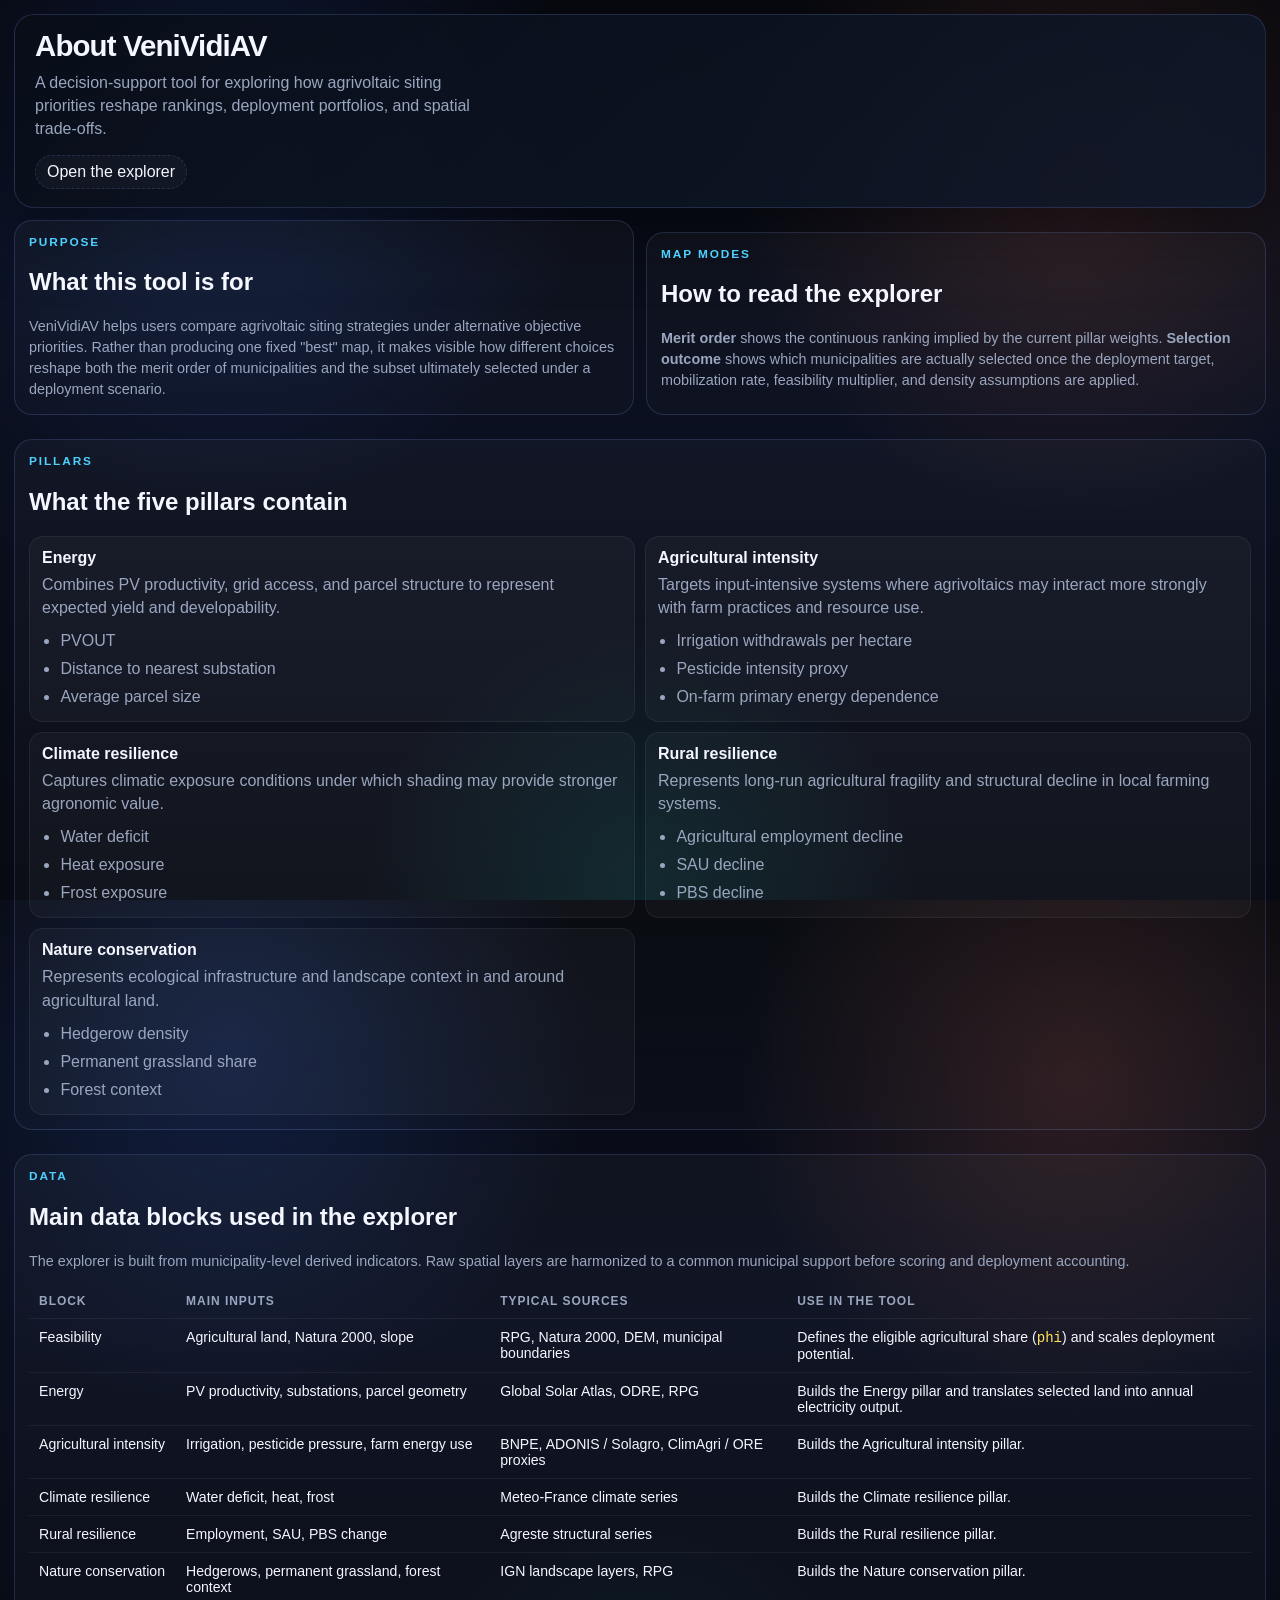
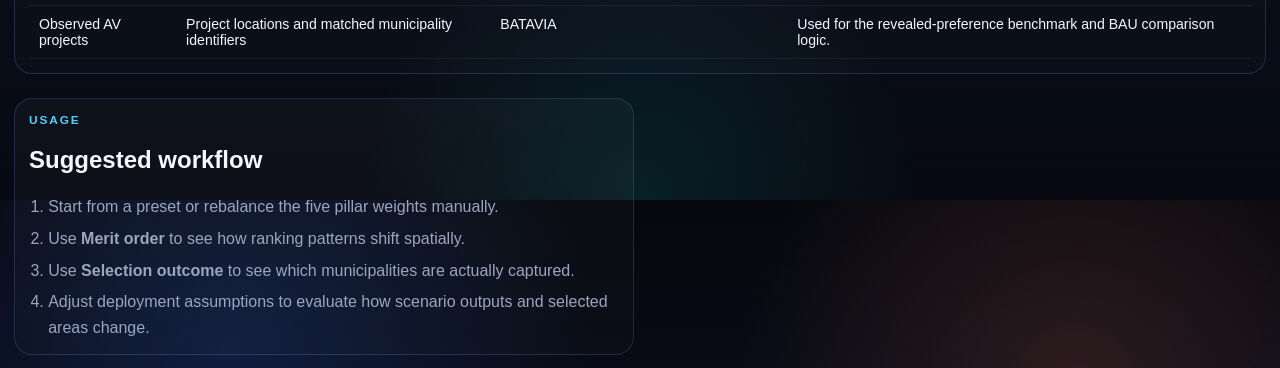
==== about.html @ 98cce899 "Expand about page data and pillar details" ====
<!doctype html>
<html lang="en">
  <head>
    <meta charset="utf-8" />
    <meta name="viewport" content="width=device-width, initial-scale=1" />
    <meta http-equiv="Cache-Control" content="no-cache, no-store, must-revalidate" />
    <meta http-equiv="Pragma" content="no-cache" />
    <meta http-equiv="Expires" content="0" />
    <title>VeniVidiAV - About</title>
    <link rel="stylesheet" href="./style.css?v=__APP_VERSION__" />
  </head>
  <body>
    <div class="app-shell">
      <header class="hero">
        <div class="hero__copy">
          <h1>About VeniVidiAV</h1>
          <p class="hero__lede">
            A decision-support tool for exploring how agrivoltaic siting priorities reshape rankings,
            deployment portfolios, and spatial trade-offs.
          </p>
          <div class="hero__toolbar">
            <a class="hero__link" href="./index.html">Open the explorer</a>
          </div>
        </div>
      </header>

      <main class="info-page">
        <section class="panel-section">
          <p class="section-kicker">Purpose</p>
          <h2>What this tool is for</h2>
          <p class="section-text">
            VeniVidiAV helps users compare agrivoltaic siting strategies under alternative objective priorities.
            Rather than producing one fixed "best" map, it makes visible how different choices reshape both the
            merit order of municipalities and the subset ultimately selected under a deployment scenario.
          </p>
        </section>

        <section class="panel-section">
          <p class="section-kicker">Map modes</p>
          <h2>How to read the explorer</h2>
          <p class="section-text">
            <strong>Merit order</strong> shows the continuous ranking implied by the current pillar weights.
            <strong>Selection outcome</strong> shows which municipalities are actually selected once the deployment target,
            mobilization rate, feasibility multiplier, and density assumptions are applied.
          </p>
        </section>

        <section class="panel-section panel-section--wide">
          <p class="section-kicker">Pillars</p>
          <h2>What the five pillars contain</h2>
          <div class="info-pillars">
            <div class="info-pillar">
              <strong>Energy</strong>
              <span>Combines PV productivity, grid access, and parcel structure to represent expected yield and developability.</span>
              <ul class="info-sublist">
                <li>PVOUT</li>
                <li>Distance to nearest substation</li>
                <li>Average parcel size</li>
              </ul>
            </div>
            <div class="info-pillar">
              <strong>Agricultural intensity</strong>
              <span>Targets input-intensive systems where agrivoltaics may interact more strongly with farm practices and resource use.</span>
              <ul class="info-sublist">
                <li>Irrigation withdrawals per hectare</li>
                <li>Pesticide intensity proxy</li>
                <li>On-farm primary energy dependence</li>
              </ul>
            </div>
            <div class="info-pillar">
              <strong>Climate resilience</strong>
              <span>Captures climatic exposure conditions under which shading may provide stronger agronomic value.</span>
              <ul class="info-sublist">
                <li>Water deficit</li>
                <li>Heat exposure</li>
                <li>Frost exposure</li>
              </ul>
            </div>
            <div class="info-pillar">
              <strong>Rural resilience</strong>
              <span>Represents long-run agricultural fragility and structural decline in local farming systems.</span>
              <ul class="info-sublist">
                <li>Agricultural employment decline</li>
                <li>SAU decline</li>
                <li>PBS decline</li>
              </ul>
            </div>
            <div class="info-pillar">
              <strong>Nature conservation</strong>
              <span>Represents ecological infrastructure and landscape context in and around agricultural land.</span>
              <ul class="info-sublist">
                <li>Hedgerow density</li>
                <li>Permanent grassland share</li>
                <li>Forest context</li>
              </ul>
            </div>
          </div>
        </section>

        <section class="panel-section panel-section--wide">
          <p class="section-kicker">Data</p>
          <h2>Main data blocks used in the explorer</h2>
          <p class="section-text">
            The explorer is built from municipality-level derived indicators. Raw spatial layers are harmonized
            to a common municipal support before scoring and deployment accounting.
          </p>
          <div class="info-table-wrap">
            <table class="info-table">
              <thead>
                <tr>
                  <th>Block</th>
                  <th>Main inputs</th>
                  <th>Typical sources</th>
                  <th>Use in the tool</th>
                </tr>
              </thead>
              <tbody>
                <tr>
                  <td>Feasibility</td>
                  <td>Agricultural land, Natura 2000, slope</td>
                  <td>RPG, Natura 2000, DEM, municipal boundaries</td>
                  <td>Defines the eligible agricultural share (<code>phi</code>) and scales deployment potential.</td>
                </tr>
                <tr>
                  <td>Energy</td>
                  <td>PV productivity, substations, parcel geometry</td>
                  <td>Global Solar Atlas, ODRE, RPG</td>
                  <td>Builds the Energy pillar and translates selected land into annual electricity output.</td>
                </tr>
                <tr>
                  <td>Agricultural intensity</td>
                  <td>Irrigation, pesticide pressure, farm energy use</td>
                  <td>BNPE, ADONIS / Solagro, ClimAgri / ORE proxies</td>
                  <td>Builds the Agricultural intensity pillar.</td>
                </tr>
                <tr>
                  <td>Climate resilience</td>
                  <td>Water deficit, heat, frost</td>
                  <td>Meteo-France climate series</td>
                  <td>Builds the Climate resilience pillar.</td>
                </tr>
                <tr>
                  <td>Rural resilience</td>
                  <td>Employment, SAU, PBS change</td>
                  <td>Agreste structural series</td>
                  <td>Builds the Rural resilience pillar.</td>
                </tr>
                <tr>
                  <td>Nature conservation</td>
                  <td>Hedgerows, permanent grassland, forest context</td>
                  <td>IGN landscape layers, RPG</td>
                  <td>Builds the Nature conservation pillar.</td>
                </tr>
                <tr>
                  <td>Observed AV projects</td>
                  <td>Project locations and matched municipality identifiers</td>
                  <td>BATAVIA</td>
                  <td>Used for the revealed-preference benchmark and BAU comparison logic.</td>
                </tr>
              </tbody>
            </table>
          </div>
        </section>

        <section class="panel-section">
          <p class="section-kicker">Usage</p>
          <h2>Suggested workflow</h2>
          <ol class="info-list">
            <li>Start from a preset or rebalance the five pillar weights manually.</li>
            <li>Use <strong>Merit order</strong> to see how ranking patterns shift spatially.</li>
            <li>Use <strong>Selection outcome</strong> to see which municipalities are actually captured.</li>
            <li>Adjust deployment assumptions to evaluate how scenario outputs and selected areas change.</li>
          </ol>
        </section>
      </main>
    </div>
  </body>
</html>
---- style.css ----
﻿:root {
  --bg: #06080e;
  --bg-soft: #0d1220;
  --panel: rgba(10, 16, 27, 0.88);
  --panel-strong: rgba(9, 14, 24, 0.96);
  --line: rgba(132, 162, 255, 0.18);
  --line-strong: rgba(132, 162, 255, 0.3);
  --ink: #f5f7ff;
  --muted: #9aa6bf;
  --accent: #4fd1ff;
  --accent-2: #ff7a59;
  --accent-3: #ffe45e;
  --good-0: #09101b;
  --good-1: #17345f;
  --good-2: #146b8f;
  --good-3: #10b8b7;
  --good-4: #a5f04b;
  --good-5: #fff27a;
  --shadow: 0 24px 70px rgba(0, 0, 0, 0.45);
}

* { box-sizing: border-box; }
html, body { height: 100%; }
body {
  margin: 0;
  color: var(--ink);
  font-family: "Aptos", "Segoe UI", "Helvetica Neue", Arial, sans-serif;
  overflow-y: auto;
  overflow-x: hidden;
  background:
    radial-gradient(circle at 18% 16%, rgba(57, 115, 255, 0.18), transparent 28%),
    radial-gradient(circle at 84% 20%, rgba(255, 122, 89, 0.15), transparent 26%),
    radial-gradient(circle at 50% 100%, rgba(16, 184, 183, 0.12), transparent 25%),
    linear-gradient(180deg, #06080e 0%, #0b1020 48%, #070a12 100%);
}

button, input, table { font: inherit; }
code { color: var(--accent-3); }

.app-shell {
  min-height: 100%;
  padding: 14px;
}

.hero {
  display: flex;
  justify-content: flex-start;
  gap: 18px;
  align-items: flex-start;
  padding: 16px 20px 18px;
  margin-bottom: 12px;
  border: 1px solid var(--line);
  border-radius: 20px;
  background: linear-gradient(135deg, rgba(9, 14, 24, 0.94), rgba(15, 25, 43, 0.84));
  box-shadow: var(--shadow);
}

.hero__copy { max-width: 920px; }
.section-kicker {
  margin: 0 0 8px;
  color: var(--accent);
  text-transform: uppercase;
  letter-spacing: 0.16em;
  font-size: 0.74rem;
  font-weight: 700;
}
.hero h1,
.map-overlay h2,
.panel h2 {
  margin: 0;
  font-weight: 700;
  letter-spacing: -0.03em;
}
.hero h1 {
  font-size: clamp(1.5rem, 2.3vw, 2.5rem);
  line-height: 1.02;
}
.hero__lede {
  margin: 10px 0 0;
  max-width: 52ch;
  color: var(--muted);
  line-height: 1.45;
}
.hero__toolbar {
  display: flex;
  flex-wrap: wrap;
  align-items: center;
  gap: 12px;
  margin-top: 14px;
}
.hero__link {
  display: inline-flex;
  align-items: center;
  padding: 7px 11px;
  border-radius: 999px;
  border: 1px dashed var(--line);
  background: rgba(255,255,255,0.03);
  color: var(--ink);
  text-decoration: none;
  transition: transform .16s ease, border-color .16s ease, background .16s ease, box-shadow .16s ease;
}
.hero__link:hover {
  transform: translateY(-1px);
  border-color: rgba(79, 209, 255, 0.75);
  background: linear-gradient(135deg, rgba(79, 209, 255, 0.18), rgba(255, 122, 89, 0.12));
  box-shadow: 0 0 0 1px rgba(79, 209, 255, 0.18) inset;
}
.hero__status {
  margin: 0;
  color: var(--muted);
  font-size: 0.88rem;
}
.layout {
  display: grid;
  grid-template-columns: 320px minmax(0, 1fr);
  gap: 12px;
  align-items: start;
}

.panel,
.map-wrap {
  border: 1px solid var(--line);
  border-radius: 20px;
  background: var(--panel);
  box-shadow: var(--shadow);
  backdrop-filter: blur(18px);
}

.panel {
  overflow: visible;
  padding: 14px;
}

.panel-section {
  padding: 14px;
  border: 1px solid var(--line);
  border-radius: 18px;
  background: linear-gradient(180deg, rgba(255,255,255,0.03), rgba(255,255,255,0.015));
}
.panel-section + .panel-section { margin-top: 12px; }
.panel-section--intro {
  background: linear-gradient(135deg, rgba(79,209,255,0.08), rgba(255,122,89,0.06));
}
.panel-section--narrative {
  background:
    radial-gradient(circle at top right, rgba(255, 228, 94, 0.08), transparent 28%),
    linear-gradient(135deg, rgba(79,209,255,0.06), rgba(255,122,89,0.04));
}
.section-head {
  display: flex;
  justify-content: space-between;
  gap: 16px;
  align-items: flex-start;
}
.weight-total {
  min-width: 90px;
  text-align: right;
}
.weight-total span {
  display: block;
  color: var(--muted);
  font-size: 0.72rem;
  text-transform: uppercase;
  letter-spacing: 0.1em;
}
.weight-total strong {
  display: block;
  margin-top: 4px;
  font-size: 1.15rem;
}
.section-text {
  margin: 8px 0 0;
  color: var(--muted);
  line-height: 1.45;
  font-size: 0.9rem;
}
.active-preset {
  margin-top: 12px;
  padding: 10px 12px;
  border: 1px solid rgba(255,255,255,0.05);
  border-radius: 14px;
  background: rgba(255,255,255,0.03);
  color: var(--muted);
  font-size: 0.9rem;
}
.narrative-tags {
  display: flex;
  flex-wrap: wrap;
  gap: 8px;
  margin-top: 14px;
}
.narrative-tag {
  display: inline-flex;
  align-items: center;
  padding: 8px 10px;
  border-radius: 999px;
  border: 1px solid var(--line);
  background: rgba(255,255,255,0.04);
  color: var(--ink);
  font-size: 0.82rem;
}
.scenario-narrative-body {
  margin: 14px 0 0;
  color: var(--muted);
  line-height: 1.6;
  font-size: 0.92rem;
}

.preset-row {
  display: grid;
  grid-template-columns: repeat(2, minmax(0, 1fr));
  gap: 8px;
  margin-top: 14px;
}
.preset-row button {
  appearance: none;
  border: 1px solid var(--line);
  background: rgba(255,255,255,0.03);
  color: var(--ink);
  border-radius: 14px;
  padding: 11px 12px;
  cursor: pointer;
  transition: transform .16s ease, border-color .16s ease, background .16s ease, box-shadow .16s ease;
}
.preset-row button:hover,
.preset-row button.active {
  transform: translateY(-1px);
  border-color: rgba(79, 209, 255, 0.75);
  background: linear-gradient(135deg, rgba(79, 209, 255, 0.18), rgba(255, 122, 89, 0.12));
  box-shadow: 0 0 0 1px rgba(79, 209, 255, 0.18) inset;
}

.control { margin-top: 12px; }
.control label {
  display: flex;
  justify-content: space-between;
  gap: 12px;
  margin-bottom: 6px;
  color: var(--muted);
  font-size: 0.9rem;
}
.control input[type="range"] {
  width: 100%;
  accent-color: var(--accent);
}
.toggle-row {
  display: flex;
  align-items: center;
  gap: 10px;
  margin-top: 14px;
  color: var(--ink);
  font-size: 0.92rem;
}
.meta-line {
  display: grid;
  gap: 5px;
  margin-top: 10px;
  color: var(--muted);
  font-size: 0.84rem;
}

.kpi-grid {
  display: grid;
  grid-template-columns: repeat(2, minmax(0, 1fr));
  gap: 10px;
  margin-top: 12px;
}
.kpi {
  padding: 12px;
  border-radius: 18px;
  border: 1px solid var(--line);
  background: linear-gradient(180deg, rgba(255,255,255,0.04), rgba(255,255,255,0.015));
}
.kpi span {
  display: block;
  color: var(--muted);
  font-size: 0.76rem;
  text-transform: uppercase;
  letter-spacing: 0.08em;
}
.kpi strong {
  display: block;
  margin-top: 8px;
  font-size: 1.18rem;
}

#topTable {
  width: 100%;
  margin-top: 10px;
  border-collapse: collapse;
  font-size: 0.88rem;
}
#topTable thead {
  position: sticky;
  top: 0;
  background: rgba(9, 14, 24, 0.95);
}
#topTable th,
#topTable td {
  padding: 9px 6px;
  border-bottom: 1px solid rgba(255,255,255,0.06);
  text-align: left;
}
#topTable th {
  color: var(--muted);
  font-size: 0.74rem;
  text-transform: uppercase;
  letter-spacing: 0.08em;
}

.map-wrap {
  position: sticky;
  top: 14px;
  overflow: hidden;
  min-height: 72vh;
  height: calc(100vh - 28px);
  background: #04060a;
}
#map {
  width: 100%;
  height: 100%;
  min-height: 72vh;
}
.map-overlay {
  position: absolute;
  z-index: 900;
  border: 1px solid var(--line);
  border-radius: 18px;
  background: rgba(9, 14, 24, 0.82);
  backdrop-filter: blur(14px);
  box-shadow: 0 18px 45px rgba(0,0,0,0.35);
}
.map-overlay--context {
  top: 14px;
  right: 14px;
  width: min(330px, calc(100% - 28px));
  padding: 14px;
}
.view-switch {
  display: inline-flex;
  gap: 8px;
  flex-wrap: wrap;
}
.view-switch button {
  appearance: none;
  border: 1px solid var(--line);
  background: rgba(255,255,255,0.03);
  color: var(--ink);
  border-radius: 999px;
  padding: 7px 11px;
  cursor: pointer;
  transition: transform .16s ease, border-color .16s ease, background .16s ease, box-shadow .16s ease;
}
.view-switch button:hover,
.view-switch button.active {
  transform: translateY(-1px);
  border-color: rgba(79, 209, 255, 0.75);
  background: linear-gradient(135deg, rgba(79, 209, 255, 0.18), rgba(255, 122, 89, 0.12));
  box-shadow: 0 0 0 1px rgba(79, 209, 255, 0.18) inset;
}
.hidden {
  display: none !important;
}
.context-head {
  display: flex;
  justify-content: space-between;
  gap: 12px;
  align-items: flex-start;
}
.context-close {
  position: absolute;
  top: 10px;
  right: 12px;
  width: 32px;
  height: 32px;
  border: 1px solid var(--line);
  border-radius: 999px;
  background: rgba(255,255,255,0.04);
  color: var(--ink);
  cursor: pointer;
  font-size: 1.1rem;
  line-height: 1;
}
.context-close:hover {
  border-color: rgba(79, 209, 255, 0.75);
  background: rgba(79, 209, 255, 0.12);
}
.context-rank {
  padding: 8px 10px;
  border-radius: 999px;
  border: 1px solid var(--line);
  background: rgba(79, 209, 255, 0.08);
  color: var(--accent);
  font-size: 0.82rem;
  white-space: nowrap;
}
.context-summary {
  display: grid;
  grid-template-columns: repeat(2, minmax(0, 1fr));
  gap: 10px;
  margin-top: 14px;
}
.context-metric {
  padding: 10px 12px;
  border-radius: 14px;
  border: 1px solid rgba(255,255,255,0.06);
  background: rgba(255,255,255,0.03);
}
.context-metric span {
  display: block;
  color: var(--muted);
  font-size: 0.72rem;
  text-transform: uppercase;
  letter-spacing: 0.08em;
}
.context-metric strong {
  display: block;
  margin-top: 8px;
  font-size: 1rem;
}
.context-narrative {
  margin-top: 14px;
  color: var(--muted);
  line-height: 1.55;
  font-size: 0.9rem;
}
.context-pillars {
  margin-top: 14px;
  display: grid;
  gap: 8px;
}
.pillar-bar {
  display: grid;
  grid-template-columns: 92px minmax(0, 1fr) 44px;
  gap: 10px;
  align-items: center;
}
.pillar-bar__label {
  color: var(--muted);
  font-size: 0.82rem;
}
.pillar-bar__track {
  position: relative;
  height: 10px;
  border-radius: 999px;
  overflow: hidden;
  background: rgba(255,255,255,0.08);
}
.pillar-bar__fill {
  position: absolute;
  inset: 0 auto 0 0;
  border-radius: inherit;
  background: linear-gradient(90deg, rgba(79,209,255,0.75), rgba(255,122,89,0.95));
}
.pillar-bar__value {
  text-align: right;
  font-size: 0.8rem;
  color: var(--ink);
}

.loader {
  position: absolute;
  inset: 0;
  display: flex;
  align-items: center;
  justify-content: center;
  font-size: 1rem;
  color: var(--ink);
  background: rgba(4, 6, 10, 0.84);
  z-index: 1200;
}
.loader.hidden { display: none; }

.legend {
  background: rgba(9, 14, 24, 0.88);
  border: 1px solid var(--line);
  border-radius: 16px;
  padding: 12px 14px;
  font-size: 0.84rem;
  color: var(--ink);
  line-height: 1.45;
  backdrop-filter: blur(14px);
}
.legend--panel {
  position: static;
  min-width: 0;
  max-width: none;
  padding: 0;
  border: 0;
  background: transparent;
  backdrop-filter: none;
  box-shadow: none;
}
.legend-scale {
  height: 14px;
  margin: 10px 0 8px;
  border-radius: 999px;
  background: linear-gradient(90deg, var(--good-0), var(--good-1), var(--good-2), var(--good-3), var(--good-4), var(--good-5));
}
.legend-chip-row {
  display: flex;
  flex-wrap: wrap;
  gap: 10px;
  margin: 10px 0 8px;
}
.legend-chip {
  display: inline-flex;
  align-items: center;
  gap: 8px;
}
.legend-chip__swatch {
  width: 14px;
  height: 14px;
  border-radius: 999px;
  border: 1px solid rgba(255,255,255,0.18);
}
.legend-chip__swatch--selected {
  background: #7af0a4;
}
.legend-chip__swatch--unselected {
  background: #182233;
}
.legend small { color: var(--muted); }

.maplibregl-popup-content {
  background: rgba(9, 14, 24, 0.97);
  color: var(--ink);
  border: 1px solid var(--line-strong);
  border-radius: 16px;
  box-shadow: 0 16px 42px rgba(0,0,0,0.35);
}
.maplibregl-popup-anchor-bottom .maplibregl-popup-tip,
.maplibregl-popup-anchor-top .maplibregl-popup-tip,
.maplibregl-popup-anchor-left .maplibregl-popup-tip,
.maplibregl-popup-anchor-right .maplibregl-popup-tip,
.maplibregl-popup-anchor-bottom-left .maplibregl-popup-tip,
.maplibregl-popup-anchor-bottom-right .maplibregl-popup-tip,
.maplibregl-popup-anchor-top-left .maplibregl-popup-tip,
.maplibregl-popup-anchor-top-right .maplibregl-popup-tip {
  border-top-color: rgba(9, 14, 24, 0.97);
  border-bottom-color: rgba(9, 14, 24, 0.97);
}

.info-page {
  display: grid;
  grid-template-columns: repeat(2, minmax(0, 1fr));
  gap: 12px;
}
.panel-section--wide {
  grid-column: 1 / -1;
}
.info-pillars {
  display: grid;
  grid-template-columns: repeat(2, minmax(0, 1fr));
  gap: 10px;
  margin-top: 10px;
}
.info-pillar {
  padding: 12px;
  border-radius: 14px;
  border: 1px solid rgba(255,255,255,0.06);
  background: rgba(255,255,255,0.03);
}
.info-pillar strong {
  display: block;
  margin-bottom: 6px;
}
.info-pillar span {
  color: var(--muted);
  line-height: 1.45;
}
.info-sublist {
  margin: 10px 0 0;
  padding-left: 1.15rem;
  color: var(--muted);
  line-height: 1.5;
}
.info-sublist li + li {
  margin-top: 4px;
}
.info-table-wrap {
  margin-top: 12px;
  overflow-x: auto;
}
.info-table {
  width: 100%;
  border-collapse: collapse;
  font-size: 0.88rem;
}
.info-table th,
.info-table td {
  padding: 10px 10px;
  border-bottom: 1px solid rgba(255,255,255,0.06);
  text-align: left;
  vertical-align: top;
}
.info-table th {
  color: var(--muted);
  font-size: 0.75rem;
  text-transform: uppercase;
  letter-spacing: 0.08em;
}
.info-list {
  margin: 10px 0 0;
  padding-left: 1.2rem;
  color: var(--muted);
  line-height: 1.6;
}
.info-list li + li {
  margin-top: 6px;
}

@media (max-width: 1160px) {
  .layout {
    grid-template-columns: 1fr;
  }
  .info-page,
  .info-pillars {
    grid-template-columns: 1fr;
  }
  .map-wrap,
  #map {
    min-height: 70vh;
  }
  .map-wrap {
    position: relative;
    top: auto;
    height: 70vh;
  }
  .map-overlay--context {
    top: auto;
    bottom: 84px;
  }
}

@media (max-width: 760px) {
  .app-shell { padding: 12px; }
  .hero {
    padding: 14px;
    align-items: flex-start;
  }
  .hero__toolbar {
    align-items: flex-start;
  }
  .preset-row,
  .kpi-grid {
    grid-template-columns: 1fr;
  }
  .context-summary {
    grid-template-columns: 1fr;
  }
  .map-overlay--context {
    left: 18px;
    right: 18px;
    width: auto;
    bottom: 92px;
  }
  .pillar-bar {
    grid-template-columns: 78px minmax(0, 1fr) 40px;
  }
}
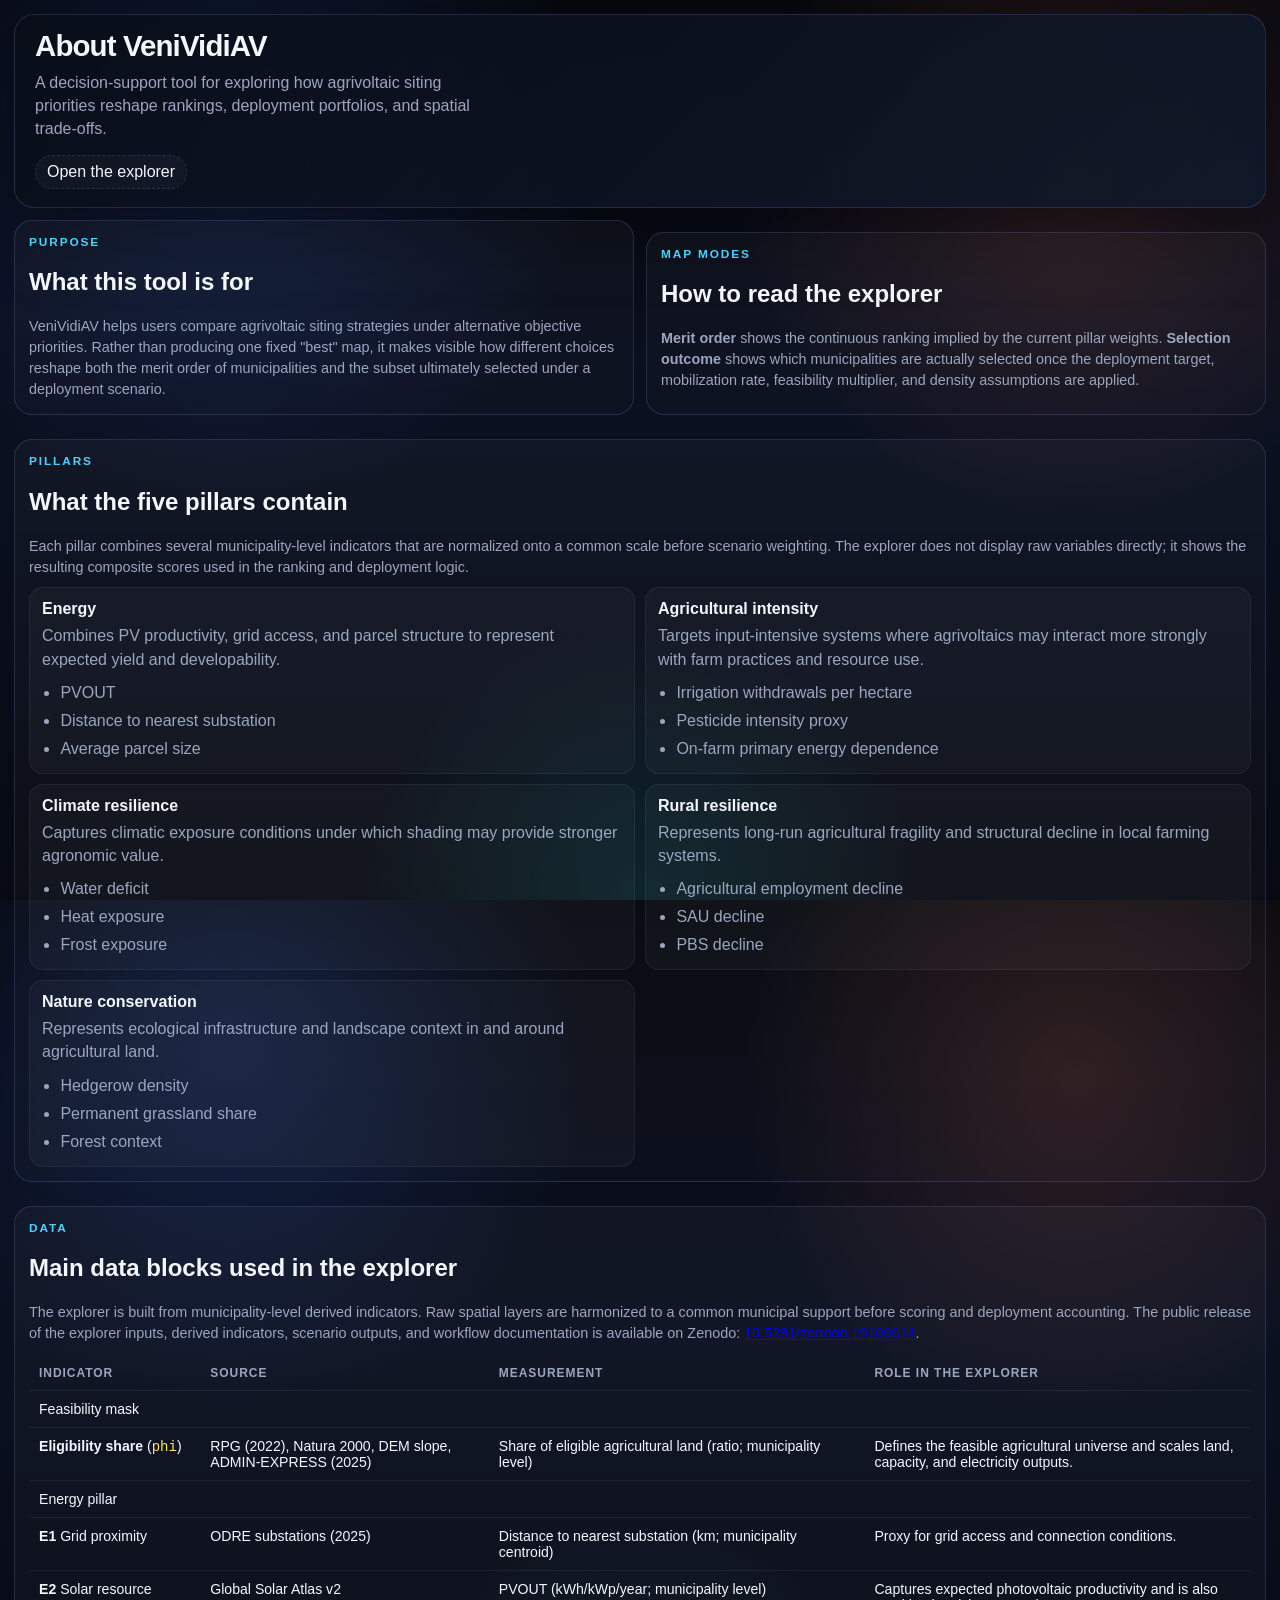
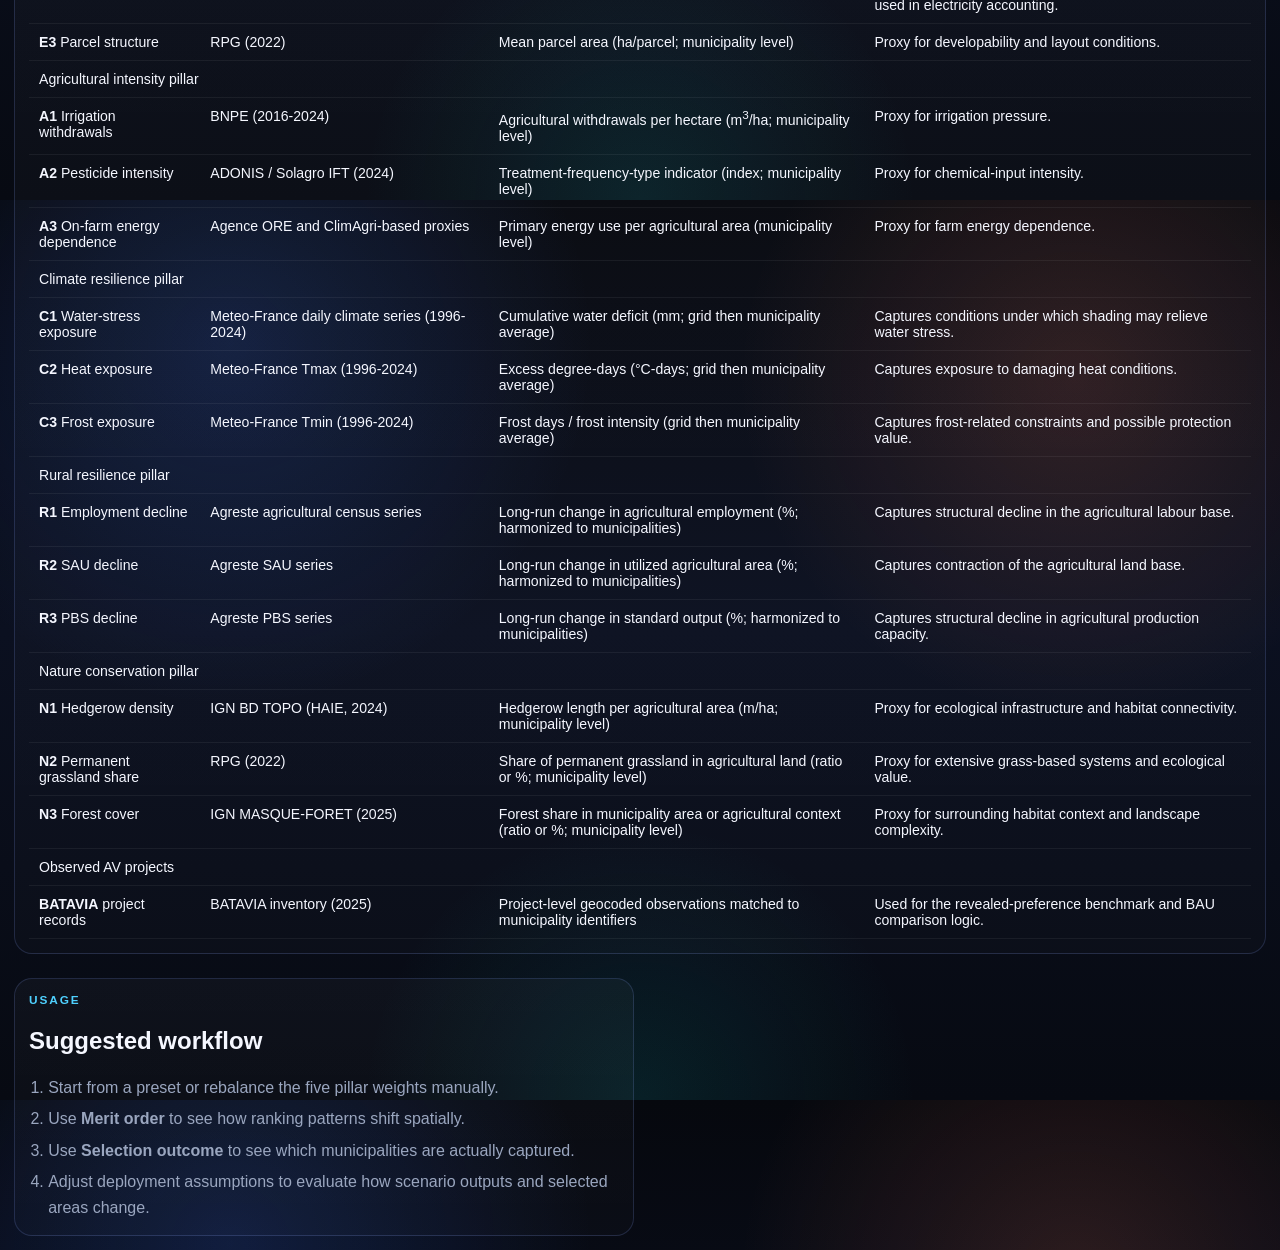
==== commit 22d37999: "Detail about page inputs and zenodo access" ====
--- a/about.html
+++ b/about.html
@@ -48,6 +48,11 @@
         <section class="panel-section panel-section--wide">
           <p class="section-kicker">Pillars</p>
           <h2>What the five pillars contain</h2>
+          <p class="section-text">
+            Each pillar combines several municipality-level indicators that are normalized onto a common scale before
+            scenario weighting. The explorer does not display raw variables directly; it shows the resulting composite
+            scores used in the ranking and deployment logic.
+          </p>
           <div class="info-pillars">
             <div class="info-pillar">
               <strong>Energy</strong>
@@ -102,59 +107,148 @@
           <h2>Main data blocks used in the explorer</h2>
           <p class="section-text">
             The explorer is built from municipality-level derived indicators. Raw spatial layers are harmonized
-            to a common municipal support before scoring and deployment accounting.
+            to a common municipal support before scoring and deployment accounting. The public release of the
+            explorer inputs, derived indicators, scenario outputs, and workflow documentation is available on
+            Zenodo: <a href="https://doi.org/10.5281/zenodo.19109614" target="_blank" rel="noopener noreferrer">10.5281/zenodo.19109614</a>.
           </p>
           <div class="info-table-wrap">
             <table class="info-table">
               <thead>
                 <tr>
-                  <th>Block</th>
-                  <th>Main inputs</th>
-                  <th>Typical sources</th>
-                  <th>Use in the tool</th>
+                  <th>Indicator</th>
+                  <th>Source</th>
+                  <th>Measurement</th>
+                  <th>Role in the explorer</th>
                 </tr>
               </thead>
               <tbody>
-                <tr>
-                  <td>Feasibility</td>
-                  <td>Agricultural land, Natura 2000, slope</td>
-                  <td>RPG, Natura 2000, DEM, municipal boundaries</td>
-                  <td>Defines the eligible agricultural share (<code>phi</code>) and scales deployment potential.</td>
-                </tr>
-                <tr>
-                  <td>Energy</td>
-                  <td>PV productivity, substations, parcel geometry</td>
-                  <td>Global Solar Atlas, ODRE, RPG</td>
-                  <td>Builds the Energy pillar and translates selected land into annual electricity output.</td>
-                </tr>
-                <tr>
-                  <td>Agricultural intensity</td>
-                  <td>Irrigation, pesticide pressure, farm energy use</td>
-                  <td>BNPE, ADONIS / Solagro, ClimAgri / ORE proxies</td>
-                  <td>Builds the Agricultural intensity pillar.</td>
-                </tr>
-                <tr>
-                  <td>Climate resilience</td>
-                  <td>Water deficit, heat, frost</td>
-                  <td>Meteo-France climate series</td>
-                  <td>Builds the Climate resilience pillar.</td>
-                </tr>
-                <tr>
-                  <td>Rural resilience</td>
-                  <td>Employment, SAU, PBS change</td>
-                  <td>Agreste structural series</td>
-                  <td>Builds the Rural resilience pillar.</td>
-                </tr>
-                <tr>
-                  <td>Nature conservation</td>
-                  <td>Hedgerows, permanent grassland, forest context</td>
-                  <td>IGN landscape layers, RPG</td>
-                  <td>Builds the Nature conservation pillar.</td>
-                </tr>
-                <tr>
-                  <td>Observed AV projects</td>
-                  <td>Project locations and matched municipality identifiers</td>
-                  <td>BATAVIA</td>
+                <tr class="info-table__group">
+                  <td colspan="4">Feasibility mask</td>
+                </tr>
+                <tr>
+                  <td><strong>Eligibility share</strong> (<code>phi</code>)</td>
+                  <td>RPG (2022), Natura 2000, DEM slope, ADMIN-EXPRESS (2025)</td>
+                  <td>Share of eligible agricultural land (ratio; municipality level)</td>
+                  <td>Defines the feasible agricultural universe and scales land, capacity, and electricity outputs.</td>
+                </tr>
+
+                <tr class="info-table__group">
+                  <td colspan="4">Energy pillar</td>
+                </tr>
+                <tr>
+                  <td><strong>E1</strong> Grid proximity</td>
+                  <td>ODRE substations (2025)</td>
+                  <td>Distance to nearest substation (km; municipality centroid)</td>
+                  <td>Proxy for grid access and connection conditions.</td>
+                </tr>
+                <tr>
+                  <td><strong>E2</strong> Solar resource</td>
+                  <td>Global Solar Atlas v2</td>
+                  <td>PVOUT (kWh/kWp/year; municipality level)</td>
+                  <td>Captures expected photovoltaic productivity and is also used in electricity accounting.</td>
+                </tr>
+                <tr>
+                  <td><strong>E3</strong> Parcel structure</td>
+                  <td>RPG (2022)</td>
+                  <td>Mean parcel area (ha/parcel; municipality level)</td>
+                  <td>Proxy for developability and layout conditions.</td>
+                </tr>
+
+                <tr class="info-table__group">
+                  <td colspan="4">Agricultural intensity pillar</td>
+                </tr>
+                <tr>
+                  <td><strong>A1</strong> Irrigation withdrawals</td>
+                  <td>BNPE (2016-2024)</td>
+                  <td>Agricultural withdrawals per hectare (m<sup>3</sup>/ha; municipality level)</td>
+                  <td>Proxy for irrigation pressure.</td>
+                </tr>
+                <tr>
+                  <td><strong>A2</strong> Pesticide intensity</td>
+                  <td>ADONIS / Solagro IFT (2024)</td>
+                  <td>Treatment-frequency-type indicator (index; municipality level)</td>
+                  <td>Proxy for chemical-input intensity.</td>
+                </tr>
+                <tr>
+                  <td><strong>A3</strong> On-farm energy dependence</td>
+                  <td>Agence ORE and ClimAgri-based proxies</td>
+                  <td>Primary energy use per agricultural area (municipality level)</td>
+                  <td>Proxy for farm energy dependence.</td>
+                </tr>
+
+                <tr class="info-table__group">
+                  <td colspan="4">Climate resilience pillar</td>
+                </tr>
+                <tr>
+                  <td><strong>C1</strong> Water-stress exposure</td>
+                  <td>Meteo-France daily climate series (1996-2024)</td>
+                  <td>Cumulative water deficit (mm; grid then municipality average)</td>
+                  <td>Captures conditions under which shading may relieve water stress.</td>
+                </tr>
+                <tr>
+                  <td><strong>C2</strong> Heat exposure</td>
+                  <td>Meteo-France Tmax (1996-2024)</td>
+                  <td>Excess degree-days (°C-days; grid then municipality average)</td>
+                  <td>Captures exposure to damaging heat conditions.</td>
+                </tr>
+                <tr>
+                  <td><strong>C3</strong> Frost exposure</td>
+                  <td>Meteo-France Tmin (1996-2024)</td>
+                  <td>Frost days / frost intensity (grid then municipality average)</td>
+                  <td>Captures frost-related constraints and possible protection value.</td>
+                </tr>
+
+                <tr class="info-table__group">
+                  <td colspan="4">Rural resilience pillar</td>
+                </tr>
+                <tr>
+                  <td><strong>R1</strong> Employment decline</td>
+                  <td>Agreste agricultural census series</td>
+                  <td>Long-run change in agricultural employment (%; harmonized to municipalities)</td>
+                  <td>Captures structural decline in the agricultural labour base.</td>
+                </tr>
+                <tr>
+                  <td><strong>R2</strong> SAU decline</td>
+                  <td>Agreste SAU series</td>
+                  <td>Long-run change in utilized agricultural area (%; harmonized to municipalities)</td>
+                  <td>Captures contraction of the agricultural land base.</td>
+                </tr>
+                <tr>
+                  <td><strong>R3</strong> PBS decline</td>
+                  <td>Agreste PBS series</td>
+                  <td>Long-run change in standard output (%; harmonized to municipalities)</td>
+                  <td>Captures structural decline in agricultural production capacity.</td>
+                </tr>
+
+                <tr class="info-table__group">
+                  <td colspan="4">Nature conservation pillar</td>
+                </tr>
+                <tr>
+                  <td><strong>N1</strong> Hedgerow density</td>
+                  <td>IGN BD TOPO (HAIE, 2024)</td>
+                  <td>Hedgerow length per agricultural area (m/ha; municipality level)</td>
+                  <td>Proxy for ecological infrastructure and habitat connectivity.</td>
+                </tr>
+                <tr>
+                  <td><strong>N2</strong> Permanent grassland share</td>
+                  <td>RPG (2022)</td>
+                  <td>Share of permanent grassland in agricultural land (ratio or %; municipality level)</td>
+                  <td>Proxy for extensive grass-based systems and ecological value.</td>
+                </tr>
+                <tr>
+                  <td><strong>N3</strong> Forest cover</td>
+                  <td>IGN MASQUE-FORET (2025)</td>
+                  <td>Forest share in municipality area or agricultural context (ratio or %; municipality level)</td>
+                  <td>Proxy for surrounding habitat context and landscape complexity.</td>
+                </tr>
+
+                <tr class="info-table__group">
+                  <td colspan="4">Observed AV projects</td>
+                </tr>
+                <tr>
+                  <td><strong>BATAVIA</strong> project records</td>
+                  <td>BATAVIA inventory (2025)</td>
+                  <td>Project-level geocoded observations matched to municipality identifiers</td>
                   <td>Used for the revealed-preference benchmark and BAU comparison logic.</td>
                 </tr>
               </tbody>
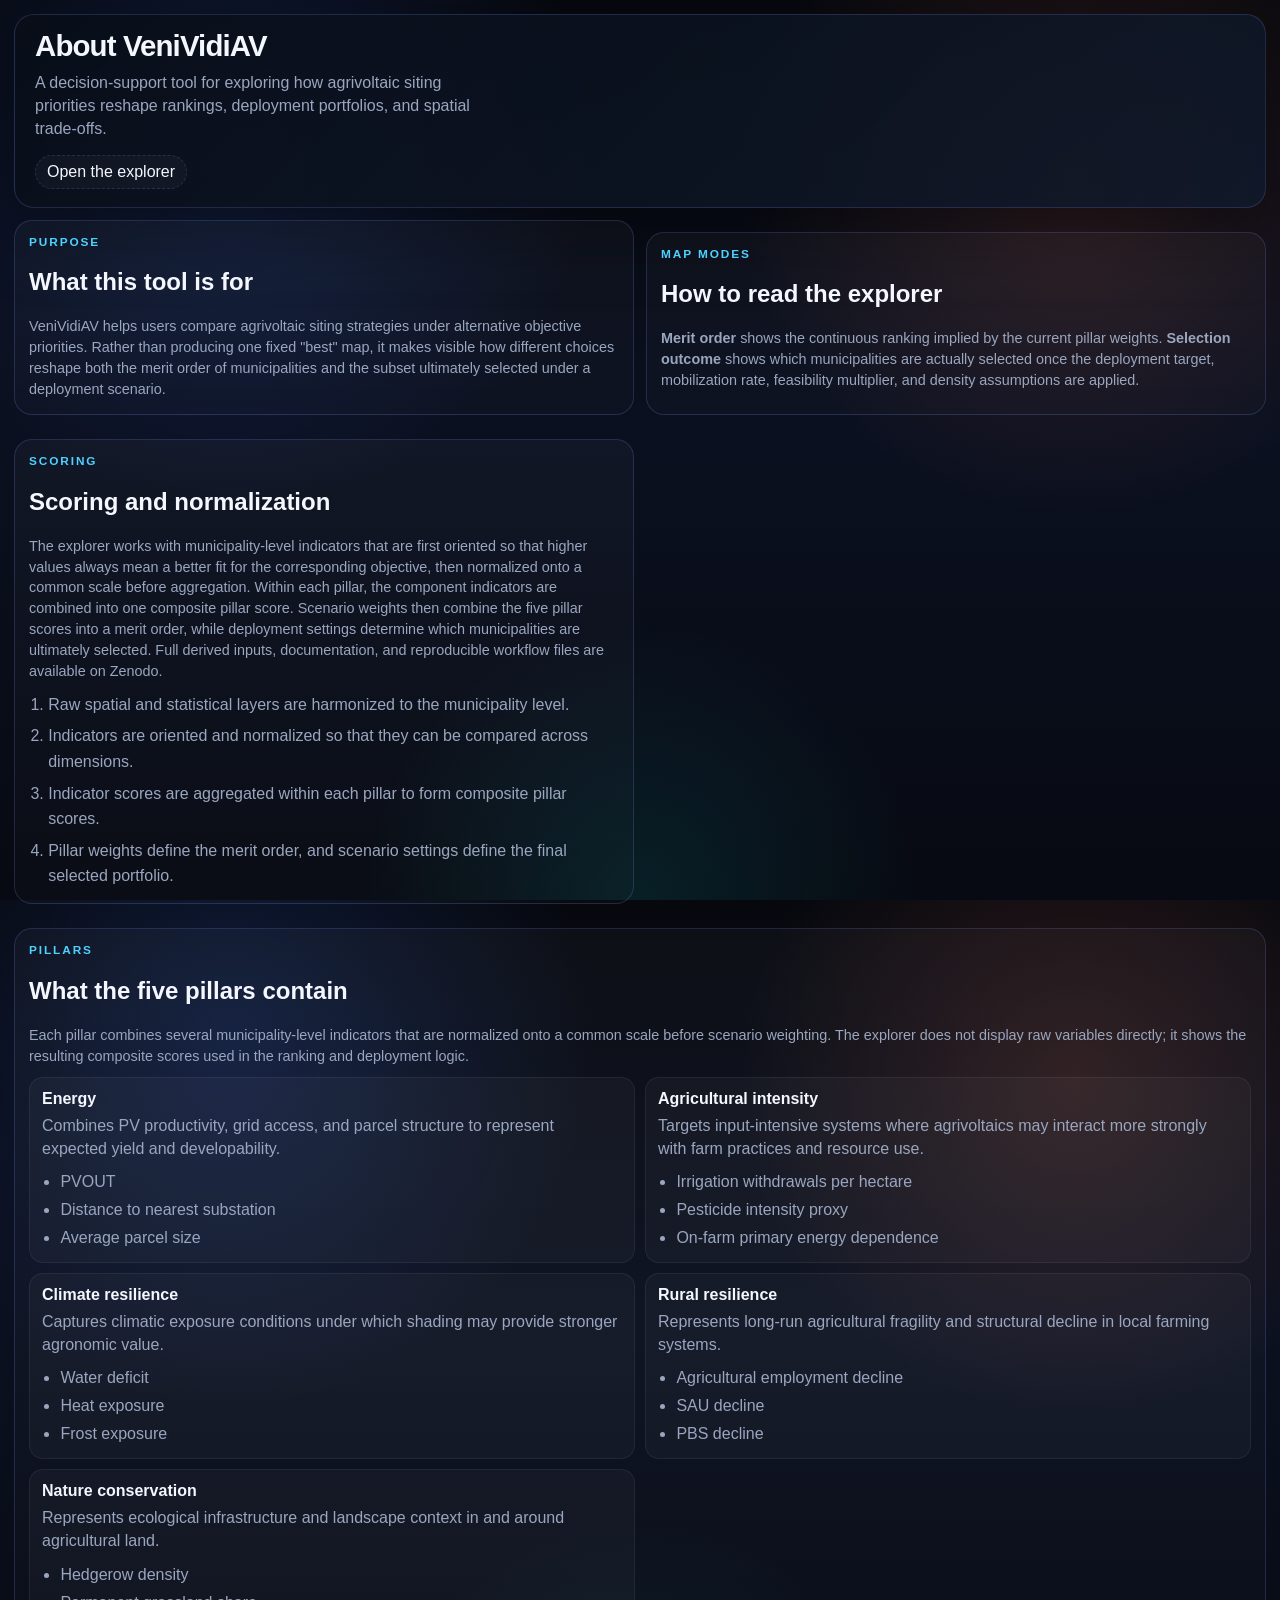
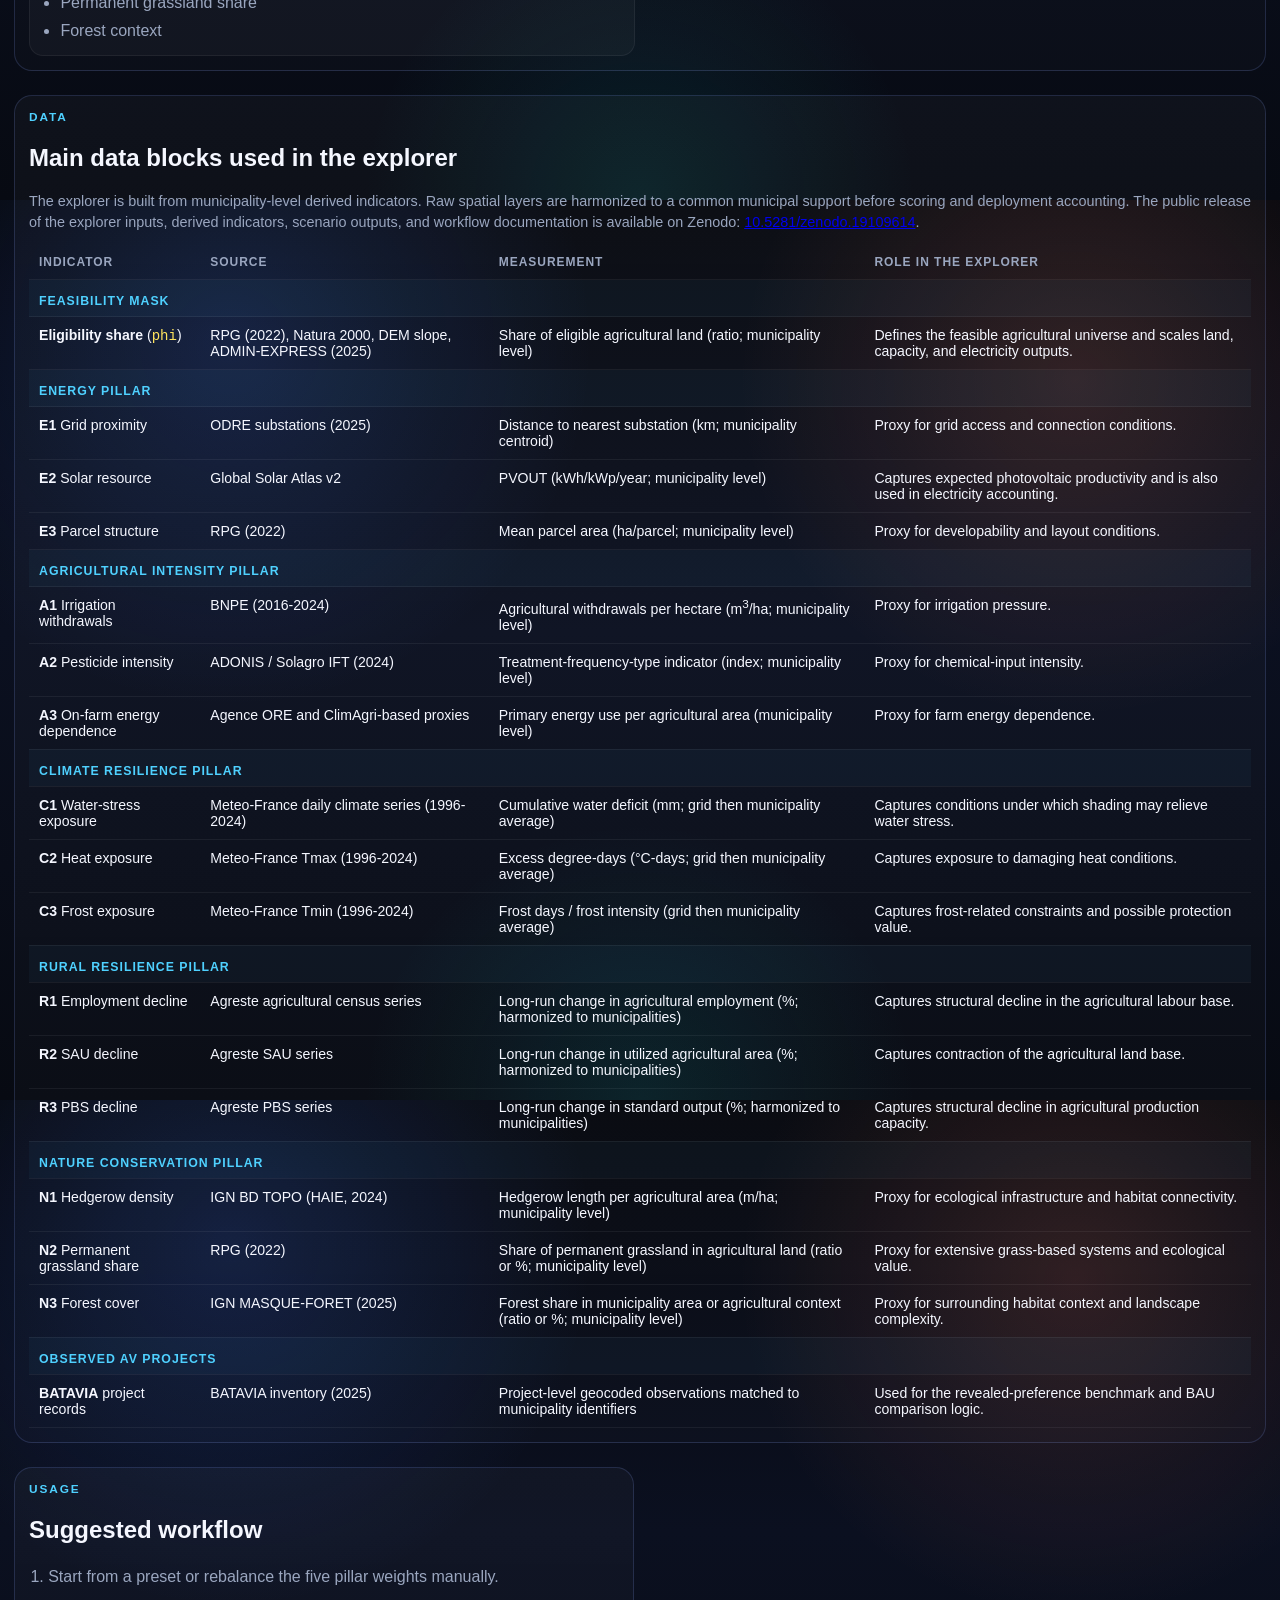
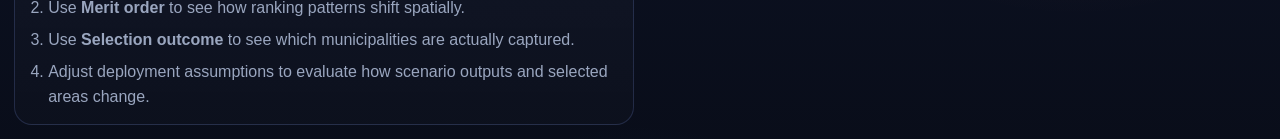
==== commit 8e214e29: "Add scoring notes to about page" ====
--- a/about.html
+++ b/about.html
@@ -44,6 +44,23 @@
             mobilization rate, feasibility multiplier, and density assumptions are applied.
           </p>
         </section>
+        <section class="panel-section">
+          <p class="section-kicker">Scoring</p>
+          <h2>Scoring and normalization</h2>
+          <p class="section-text">
+            The explorer works with municipality-level indicators that are first oriented so that higher values always mean
+            a better fit for the corresponding objective, then normalized onto a common scale before aggregation. Within each
+            pillar, the component indicators are combined into one composite pillar score. Scenario weights then combine the
+            five pillar scores into a merit order, while deployment settings determine which municipalities are ultimately
+            selected. Full derived inputs, documentation, and reproducible workflow files are available on Zenodo.
+          </p>
+          <ol class="info-list">
+            <li>Raw spatial and statistical layers are harmonized to the municipality level.</li>
+            <li>Indicators are oriented and normalized so that they can be compared across dimensions.</li>
+            <li>Indicator scores are aggregated within each pillar to form composite pillar scores.</li>
+            <li>Pillar weights define the merit order, and scenario settings define the final selected portfolio.</li>
+          </ol>
+        </section>
 
         <section class="panel-section panel-section--wide">
           <p class="section-kicker">Pillars</p>
@@ -188,7 +205,7 @@
                 <tr>
                   <td><strong>C2</strong> Heat exposure</td>
                   <td>Meteo-France Tmax (1996-2024)</td>
-                  <td>Excess degree-days (°C-days; grid then municipality average)</td>
+                  <td>Excess degree-days (&deg;C-days; grid then municipality average)</td>
                   <td>Captures exposure to damaging heat conditions.</td>
                 </tr>
                 <tr>
--- a/style.css
+++ b/style.css
@@ -600,6 +600,16 @@
   text-transform: uppercase;
   letter-spacing: 0.08em;
 }
+.info-table__group td {
+  padding-top: 14px;
+  padding-bottom: 8px;
+  color: var(--accent);
+  font-size: 0.77rem;
+  font-weight: 700;
+  text-transform: uppercase;
+  letter-spacing: 0.08em;
+  background: rgba(79, 209, 255, 0.04);
+}
 .info-list {
   margin: 10px 0 0;
   padding-left: 1.2rem;
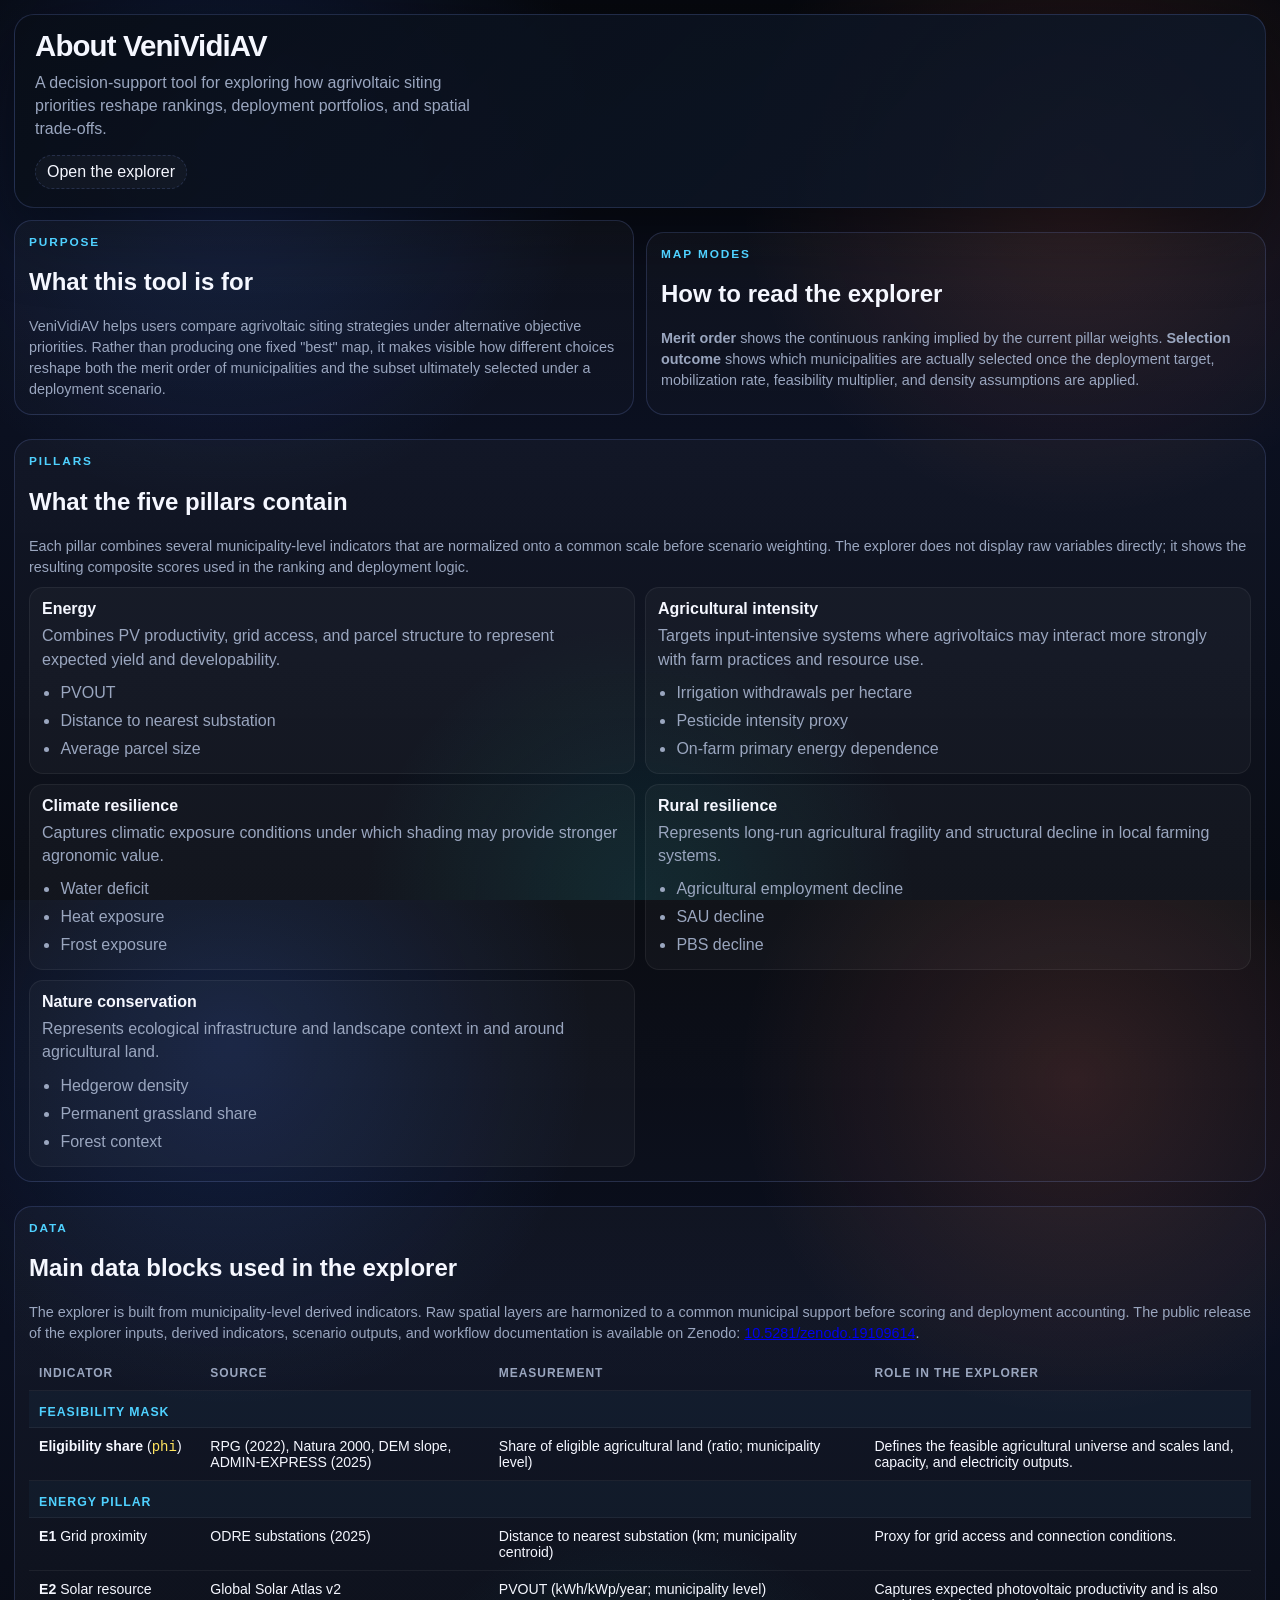
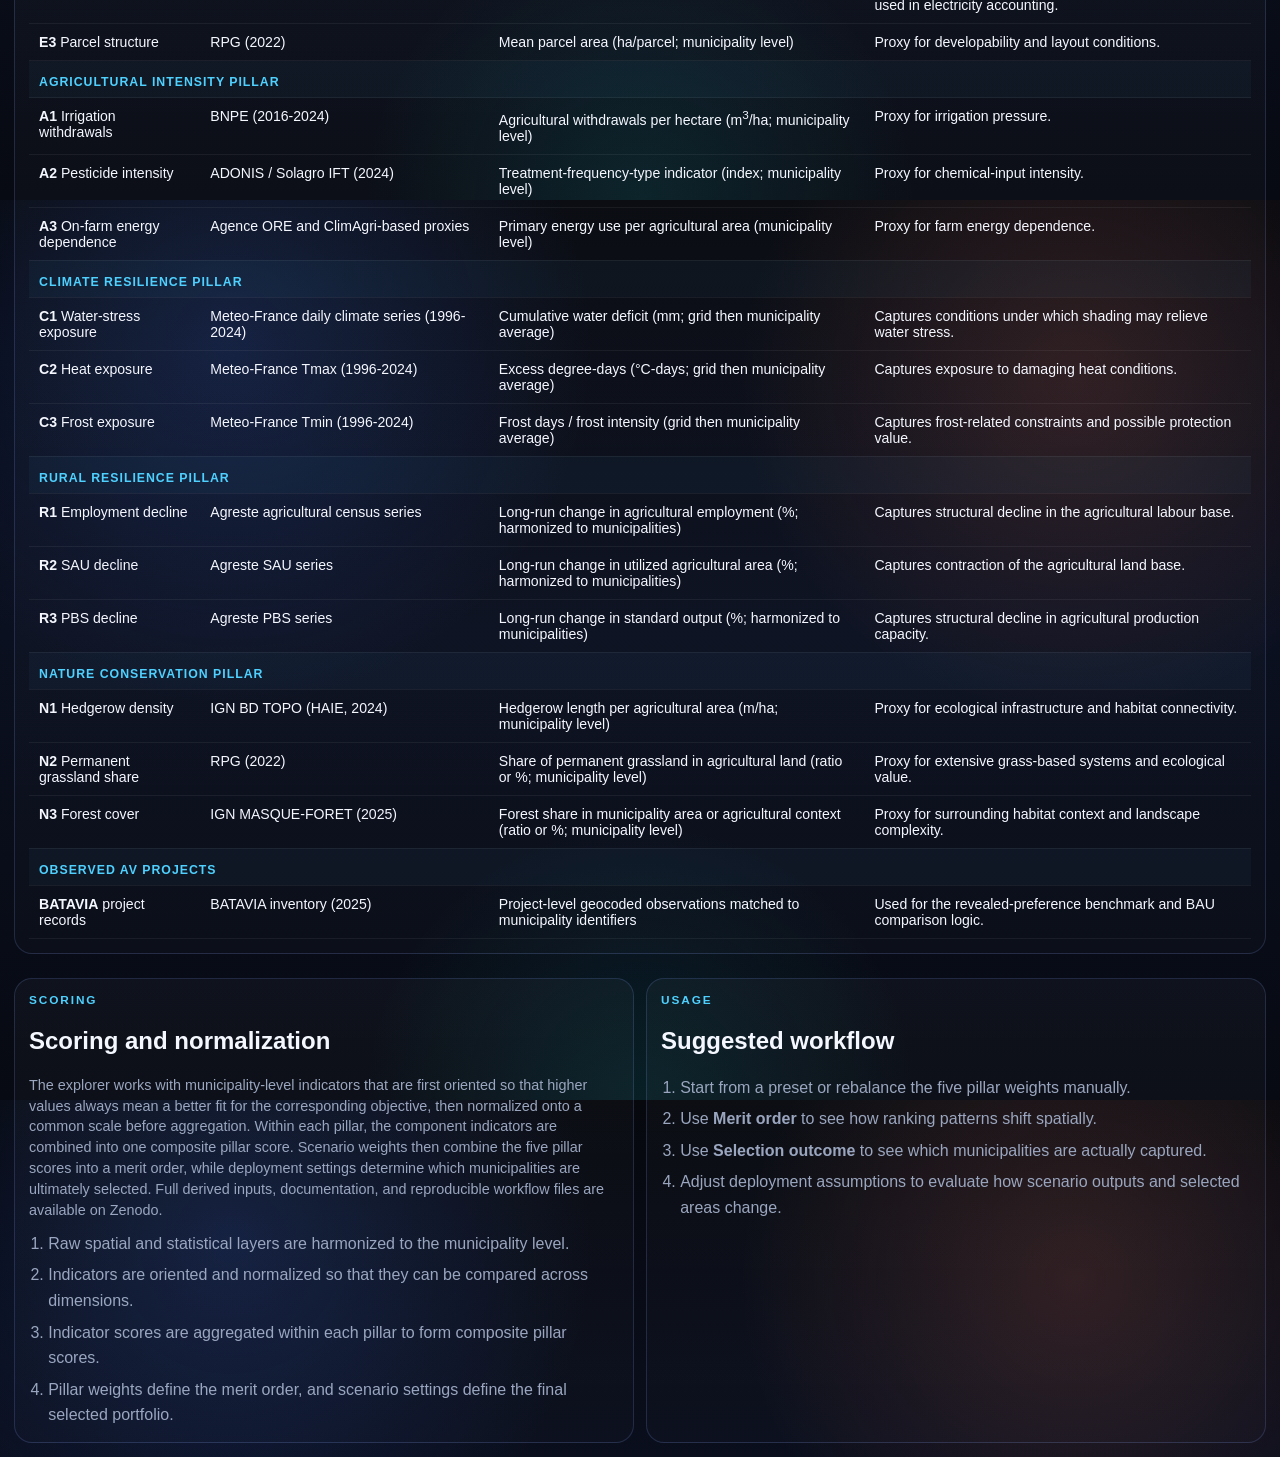
==== commit 7c9482d6: "Move scoring section below data" ====
--- a/about.html
+++ b/about.html
@@ -44,6 +44,218 @@
             mobilization rate, feasibility multiplier, and density assumptions are applied.
           </p>
         </section>
+
+        <section class="panel-section panel-section--wide">
+          <p class="section-kicker">Pillars</p>
+          <h2>What the five pillars contain</h2>
+          <p class="section-text">
+            Each pillar combines several municipality-level indicators that are normalized onto a common scale before
+            scenario weighting. The explorer does not display raw variables directly; it shows the resulting composite
+            scores used in the ranking and deployment logic.
+          </p>
+          <div class="info-pillars">
+            <div class="info-pillar">
+              <strong>Energy</strong>
+              <span>Combines PV productivity, grid access, and parcel structure to represent expected yield and developability.</span>
+              <ul class="info-sublist">
+                <li>PVOUT</li>
+                <li>Distance to nearest substation</li>
+                <li>Average parcel size</li>
+              </ul>
+            </div>
+            <div class="info-pillar">
+              <strong>Agricultural intensity</strong>
+              <span>Targets input-intensive systems where agrivoltaics may interact more strongly with farm practices and resource use.</span>
+              <ul class="info-sublist">
+                <li>Irrigation withdrawals per hectare</li>
+                <li>Pesticide intensity proxy</li>
+                <li>On-farm primary energy dependence</li>
+              </ul>
+            </div>
+            <div class="info-pillar">
+              <strong>Climate resilience</strong>
+              <span>Captures climatic exposure conditions under which shading may provide stronger agronomic value.</span>
+              <ul class="info-sublist">
+                <li>Water deficit</li>
+                <li>Heat exposure</li>
+                <li>Frost exposure</li>
+              </ul>
+            </div>
+            <div class="info-pillar">
+              <strong>Rural resilience</strong>
+              <span>Represents long-run agricultural fragility and structural decline in local farming systems.</span>
+              <ul class="info-sublist">
+                <li>Agricultural employment decline</li>
+                <li>SAU decline</li>
+                <li>PBS decline</li>
+              </ul>
+            </div>
+            <div class="info-pillar">
+              <strong>Nature conservation</strong>
+              <span>Represents ecological infrastructure and landscape context in and around agricultural land.</span>
+              <ul class="info-sublist">
+                <li>Hedgerow density</li>
+                <li>Permanent grassland share</li>
+                <li>Forest context</li>
+              </ul>
+            </div>
+          </div>
+        </section>
+
+        <section class="panel-section panel-section--wide">
+          <p class="section-kicker">Data</p>
+          <h2>Main data blocks used in the explorer</h2>
+          <p class="section-text">
+            The explorer is built from municipality-level derived indicators. Raw spatial layers are harmonized
+            to a common municipal support before scoring and deployment accounting. The public release of the
+            explorer inputs, derived indicators, scenario outputs, and workflow documentation is available on
+            Zenodo: <a href="https://doi.org/10.5281/zenodo.19109614" target="_blank" rel="noopener noreferrer">10.5281/zenodo.19109614</a>.
+          </p>
+          <div class="info-table-wrap">
+            <table class="info-table">
+              <thead>
+                <tr>
+                  <th>Indicator</th>
+                  <th>Source</th>
+                  <th>Measurement</th>
+                  <th>Role in the explorer</th>
+                </tr>
+              </thead>
+              <tbody>
+                <tr class="info-table__group">
+                  <td colspan="4">Feasibility mask</td>
+                </tr>
+                <tr>
+                  <td><strong>Eligibility share</strong> (<code>phi</code>)</td>
+                  <td>RPG (2022), Natura 2000, DEM slope, ADMIN-EXPRESS (2025)</td>
+                  <td>Share of eligible agricultural land (ratio; municipality level)</td>
+                  <td>Defines the feasible agricultural universe and scales land, capacity, and electricity outputs.</td>
+                </tr>
+
+                <tr class="info-table__group">
+                  <td colspan="4">Energy pillar</td>
+                </tr>
+                <tr>
+                  <td><strong>E1</strong> Grid proximity</td>
+                  <td>ODRE substations (2025)</td>
+                  <td>Distance to nearest substation (km; municipality centroid)</td>
+                  <td>Proxy for grid access and connection conditions.</td>
+                </tr>
+                <tr>
+                  <td><strong>E2</strong> Solar resource</td>
+                  <td>Global Solar Atlas v2</td>
+                  <td>PVOUT (kWh/kWp/year; municipality level)</td>
+                  <td>Captures expected photovoltaic productivity and is also used in electricity accounting.</td>
+                </tr>
+                <tr>
+                  <td><strong>E3</strong> Parcel structure</td>
+                  <td>RPG (2022)</td>
+                  <td>Mean parcel area (ha/parcel; municipality level)</td>
+                  <td>Proxy for developability and layout conditions.</td>
+                </tr>
+
+                <tr class="info-table__group">
+                  <td colspan="4">Agricultural intensity pillar</td>
+                </tr>
+                <tr>
+                  <td><strong>A1</strong> Irrigation withdrawals</td>
+                  <td>BNPE (2016-2024)</td>
+                  <td>Agricultural withdrawals per hectare (m<sup>3</sup>/ha; municipality level)</td>
+                  <td>Proxy for irrigation pressure.</td>
+                </tr>
+                <tr>
+                  <td><strong>A2</strong> Pesticide intensity</td>
+                  <td>ADONIS / Solagro IFT (2024)</td>
+                  <td>Treatment-frequency-type indicator (index; municipality level)</td>
+                  <td>Proxy for chemical-input intensity.</td>
+                </tr>
+                <tr>
+                  <td><strong>A3</strong> On-farm energy dependence</td>
+                  <td>Agence ORE and ClimAgri-based proxies</td>
+                  <td>Primary energy use per agricultural area (municipality level)</td>
+                  <td>Proxy for farm energy dependence.</td>
+                </tr>
+
+                <tr class="info-table__group">
+                  <td colspan="4">Climate resilience pillar</td>
+                </tr>
+                <tr>
+                  <td><strong>C1</strong> Water-stress exposure</td>
+                  <td>Meteo-France daily climate series (1996-2024)</td>
+                  <td>Cumulative water deficit (mm; grid then municipality average)</td>
+                  <td>Captures conditions under which shading may relieve water stress.</td>
+                </tr>
+                <tr>
+                  <td><strong>C2</strong> Heat exposure</td>
+                  <td>Meteo-France Tmax (1996-2024)</td>
+                  <td>Excess degree-days (&deg;C-days; grid then municipality average)</td>
+                  <td>Captures exposure to damaging heat conditions.</td>
+                </tr>
+                <tr>
+                  <td><strong>C3</strong> Frost exposure</td>
+                  <td>Meteo-France Tmin (1996-2024)</td>
+                  <td>Frost days / frost intensity (grid then municipality average)</td>
+                  <td>Captures frost-related constraints and possible protection value.</td>
+                </tr>
+
+                <tr class="info-table__group">
+                  <td colspan="4">Rural resilience pillar</td>
+                </tr>
+                <tr>
+                  <td><strong>R1</strong> Employment decline</td>
+                  <td>Agreste agricultural census series</td>
+                  <td>Long-run change in agricultural employment (%; harmonized to municipalities)</td>
+                  <td>Captures structural decline in the agricultural labour base.</td>
+                </tr>
+                <tr>
+                  <td><strong>R2</strong> SAU decline</td>
+                  <td>Agreste SAU series</td>
+                  <td>Long-run change in utilized agricultural area (%; harmonized to municipalities)</td>
+                  <td>Captures contraction of the agricultural land base.</td>
+                </tr>
+                <tr>
+                  <td><strong>R3</strong> PBS decline</td>
+                  <td>Agreste PBS series</td>
+                  <td>Long-run change in standard output (%; harmonized to municipalities)</td>
+                  <td>Captures structural decline in agricultural production capacity.</td>
+                </tr>
+
+                <tr class="info-table__group">
+                  <td colspan="4">Nature conservation pillar</td>
+                </tr>
+                <tr>
+                  <td><strong>N1</strong> Hedgerow density</td>
+                  <td>IGN BD TOPO (HAIE, 2024)</td>
+                  <td>Hedgerow length per agricultural area (m/ha; municipality level)</td>
+                  <td>Proxy for ecological infrastructure and habitat connectivity.</td>
+                </tr>
+                <tr>
+                  <td><strong>N2</strong> Permanent grassland share</td>
+                  <td>RPG (2022)</td>
+                  <td>Share of permanent grassland in agricultural land (ratio or %; municipality level)</td>
+                  <td>Proxy for extensive grass-based systems and ecological value.</td>
+                </tr>
+                <tr>
+                  <td><strong>N3</strong> Forest cover</td>
+                  <td>IGN MASQUE-FORET (2025)</td>
+                  <td>Forest share in municipality area or agricultural context (ratio or %; municipality level)</td>
+                  <td>Proxy for surrounding habitat context and landscape complexity.</td>
+                </tr>
+
+                <tr class="info-table__group">
+                  <td colspan="4">Observed AV projects</td>
+                </tr>
+                <tr>
+                  <td><strong>BATAVIA</strong> project records</td>
+                  <td>BATAVIA inventory (2025)</td>
+                  <td>Project-level geocoded observations matched to municipality identifiers</td>
+                  <td>Used for the revealed-preference benchmark and BAU comparison logic.</td>
+                </tr>
+              </tbody>
+            </table>
+          </div>
+        </section>
+
         <section class="panel-section">
           <p class="section-kicker">Scoring</p>
           <h2>Scoring and normalization</h2>
@@ -60,217 +272,6 @@
             <li>Indicator scores are aggregated within each pillar to form composite pillar scores.</li>
             <li>Pillar weights define the merit order, and scenario settings define the final selected portfolio.</li>
           </ol>
-        </section>
-
-        <section class="panel-section panel-section--wide">
-          <p class="section-kicker">Pillars</p>
-          <h2>What the five pillars contain</h2>
-          <p class="section-text">
-            Each pillar combines several municipality-level indicators that are normalized onto a common scale before
-            scenario weighting. The explorer does not display raw variables directly; it shows the resulting composite
-            scores used in the ranking and deployment logic.
-          </p>
-          <div class="info-pillars">
-            <div class="info-pillar">
-              <strong>Energy</strong>
-              <span>Combines PV productivity, grid access, and parcel structure to represent expected yield and developability.</span>
-              <ul class="info-sublist">
-                <li>PVOUT</li>
-                <li>Distance to nearest substation</li>
-                <li>Average parcel size</li>
-              </ul>
-            </div>
-            <div class="info-pillar">
-              <strong>Agricultural intensity</strong>
-              <span>Targets input-intensive systems where agrivoltaics may interact more strongly with farm practices and resource use.</span>
-              <ul class="info-sublist">
-                <li>Irrigation withdrawals per hectare</li>
-                <li>Pesticide intensity proxy</li>
-                <li>On-farm primary energy dependence</li>
-              </ul>
-            </div>
-            <div class="info-pillar">
-              <strong>Climate resilience</strong>
-              <span>Captures climatic exposure conditions under which shading may provide stronger agronomic value.</span>
-              <ul class="info-sublist">
-                <li>Water deficit</li>
-                <li>Heat exposure</li>
-                <li>Frost exposure</li>
-              </ul>
-            </div>
-            <div class="info-pillar">
-              <strong>Rural resilience</strong>
-              <span>Represents long-run agricultural fragility and structural decline in local farming systems.</span>
-              <ul class="info-sublist">
-                <li>Agricultural employment decline</li>
-                <li>SAU decline</li>
-                <li>PBS decline</li>
-              </ul>
-            </div>
-            <div class="info-pillar">
-              <strong>Nature conservation</strong>
-              <span>Represents ecological infrastructure and landscape context in and around agricultural land.</span>
-              <ul class="info-sublist">
-                <li>Hedgerow density</li>
-                <li>Permanent grassland share</li>
-                <li>Forest context</li>
-              </ul>
-            </div>
-          </div>
-        </section>
-
-        <section class="panel-section panel-section--wide">
-          <p class="section-kicker">Data</p>
-          <h2>Main data blocks used in the explorer</h2>
-          <p class="section-text">
-            The explorer is built from municipality-level derived indicators. Raw spatial layers are harmonized
-            to a common municipal support before scoring and deployment accounting. The public release of the
-            explorer inputs, derived indicators, scenario outputs, and workflow documentation is available on
-            Zenodo: <a href="https://doi.org/10.5281/zenodo.19109614" target="_blank" rel="noopener noreferrer">10.5281/zenodo.19109614</a>.
-          </p>
-          <div class="info-table-wrap">
-            <table class="info-table">
-              <thead>
-                <tr>
-                  <th>Indicator</th>
-                  <th>Source</th>
-                  <th>Measurement</th>
-                  <th>Role in the explorer</th>
-                </tr>
-              </thead>
-              <tbody>
-                <tr class="info-table__group">
-                  <td colspan="4">Feasibility mask</td>
-                </tr>
-                <tr>
-                  <td><strong>Eligibility share</strong> (<code>phi</code>)</td>
-                  <td>RPG (2022), Natura 2000, DEM slope, ADMIN-EXPRESS (2025)</td>
-                  <td>Share of eligible agricultural land (ratio; municipality level)</td>
-                  <td>Defines the feasible agricultural universe and scales land, capacity, and electricity outputs.</td>
-                </tr>
-
-                <tr class="info-table__group">
-                  <td colspan="4">Energy pillar</td>
-                </tr>
-                <tr>
-                  <td><strong>E1</strong> Grid proximity</td>
-                  <td>ODRE substations (2025)</td>
-                  <td>Distance to nearest substation (km; municipality centroid)</td>
-                  <td>Proxy for grid access and connection conditions.</td>
-                </tr>
-                <tr>
-                  <td><strong>E2</strong> Solar resource</td>
-                  <td>Global Solar Atlas v2</td>
-                  <td>PVOUT (kWh/kWp/year; municipality level)</td>
-                  <td>Captures expected photovoltaic productivity and is also used in electricity accounting.</td>
-                </tr>
-                <tr>
-                  <td><strong>E3</strong> Parcel structure</td>
-                  <td>RPG (2022)</td>
-                  <td>Mean parcel area (ha/parcel; municipality level)</td>
-                  <td>Proxy for developability and layout conditions.</td>
-                </tr>
-
-                <tr class="info-table__group">
-                  <td colspan="4">Agricultural intensity pillar</td>
-                </tr>
-                <tr>
-                  <td><strong>A1</strong> Irrigation withdrawals</td>
-                  <td>BNPE (2016-2024)</td>
-                  <td>Agricultural withdrawals per hectare (m<sup>3</sup>/ha; municipality level)</td>
-                  <td>Proxy for irrigation pressure.</td>
-                </tr>
-                <tr>
-                  <td><strong>A2</strong> Pesticide intensity</td>
-                  <td>ADONIS / Solagro IFT (2024)</td>
-                  <td>Treatment-frequency-type indicator (index; municipality level)</td>
-                  <td>Proxy for chemical-input intensity.</td>
-                </tr>
-                <tr>
-                  <td><strong>A3</strong> On-farm energy dependence</td>
-                  <td>Agence ORE and ClimAgri-based proxies</td>
-                  <td>Primary energy use per agricultural area (municipality level)</td>
-                  <td>Proxy for farm energy dependence.</td>
-                </tr>
-
-                <tr class="info-table__group">
-                  <td colspan="4">Climate resilience pillar</td>
-                </tr>
-                <tr>
-                  <td><strong>C1</strong> Water-stress exposure</td>
-                  <td>Meteo-France daily climate series (1996-2024)</td>
-                  <td>Cumulative water deficit (mm; grid then municipality average)</td>
-                  <td>Captures conditions under which shading may relieve water stress.</td>
-                </tr>
-                <tr>
-                  <td><strong>C2</strong> Heat exposure</td>
-                  <td>Meteo-France Tmax (1996-2024)</td>
-                  <td>Excess degree-days (&deg;C-days; grid then municipality average)</td>
-                  <td>Captures exposure to damaging heat conditions.</td>
-                </tr>
-                <tr>
-                  <td><strong>C3</strong> Frost exposure</td>
-                  <td>Meteo-France Tmin (1996-2024)</td>
-                  <td>Frost days / frost intensity (grid then municipality average)</td>
-                  <td>Captures frost-related constraints and possible protection value.</td>
-                </tr>
-
-                <tr class="info-table__group">
-                  <td colspan="4">Rural resilience pillar</td>
-                </tr>
-                <tr>
-                  <td><strong>R1</strong> Employment decline</td>
-                  <td>Agreste agricultural census series</td>
-                  <td>Long-run change in agricultural employment (%; harmonized to municipalities)</td>
-                  <td>Captures structural decline in the agricultural labour base.</td>
-                </tr>
-                <tr>
-                  <td><strong>R2</strong> SAU decline</td>
-                  <td>Agreste SAU series</td>
-                  <td>Long-run change in utilized agricultural area (%; harmonized to municipalities)</td>
-                  <td>Captures contraction of the agricultural land base.</td>
-                </tr>
-                <tr>
-                  <td><strong>R3</strong> PBS decline</td>
-                  <td>Agreste PBS series</td>
-                  <td>Long-run change in standard output (%; harmonized to municipalities)</td>
-                  <td>Captures structural decline in agricultural production capacity.</td>
-                </tr>
-
-                <tr class="info-table__group">
-                  <td colspan="4">Nature conservation pillar</td>
-                </tr>
-                <tr>
-                  <td><strong>N1</strong> Hedgerow density</td>
-                  <td>IGN BD TOPO (HAIE, 2024)</td>
-                  <td>Hedgerow length per agricultural area (m/ha; municipality level)</td>
-                  <td>Proxy for ecological infrastructure and habitat connectivity.</td>
-                </tr>
-                <tr>
-                  <td><strong>N2</strong> Permanent grassland share</td>
-                  <td>RPG (2022)</td>
-                  <td>Share of permanent grassland in agricultural land (ratio or %; municipality level)</td>
-                  <td>Proxy for extensive grass-based systems and ecological value.</td>
-                </tr>
-                <tr>
-                  <td><strong>N3</strong> Forest cover</td>
-                  <td>IGN MASQUE-FORET (2025)</td>
-                  <td>Forest share in municipality area or agricultural context (ratio or %; municipality level)</td>
-                  <td>Proxy for surrounding habitat context and landscape complexity.</td>
-                </tr>
-
-                <tr class="info-table__group">
-                  <td colspan="4">Observed AV projects</td>
-                </tr>
-                <tr>
-                  <td><strong>BATAVIA</strong> project records</td>
-                  <td>BATAVIA inventory (2025)</td>
-                  <td>Project-level geocoded observations matched to municipality identifiers</td>
-                  <td>Used for the revealed-preference benchmark and BAU comparison logic.</td>
-                </tr>
-              </tbody>
-            </table>
-          </div>
         </section>
 
         <section class="panel-section">
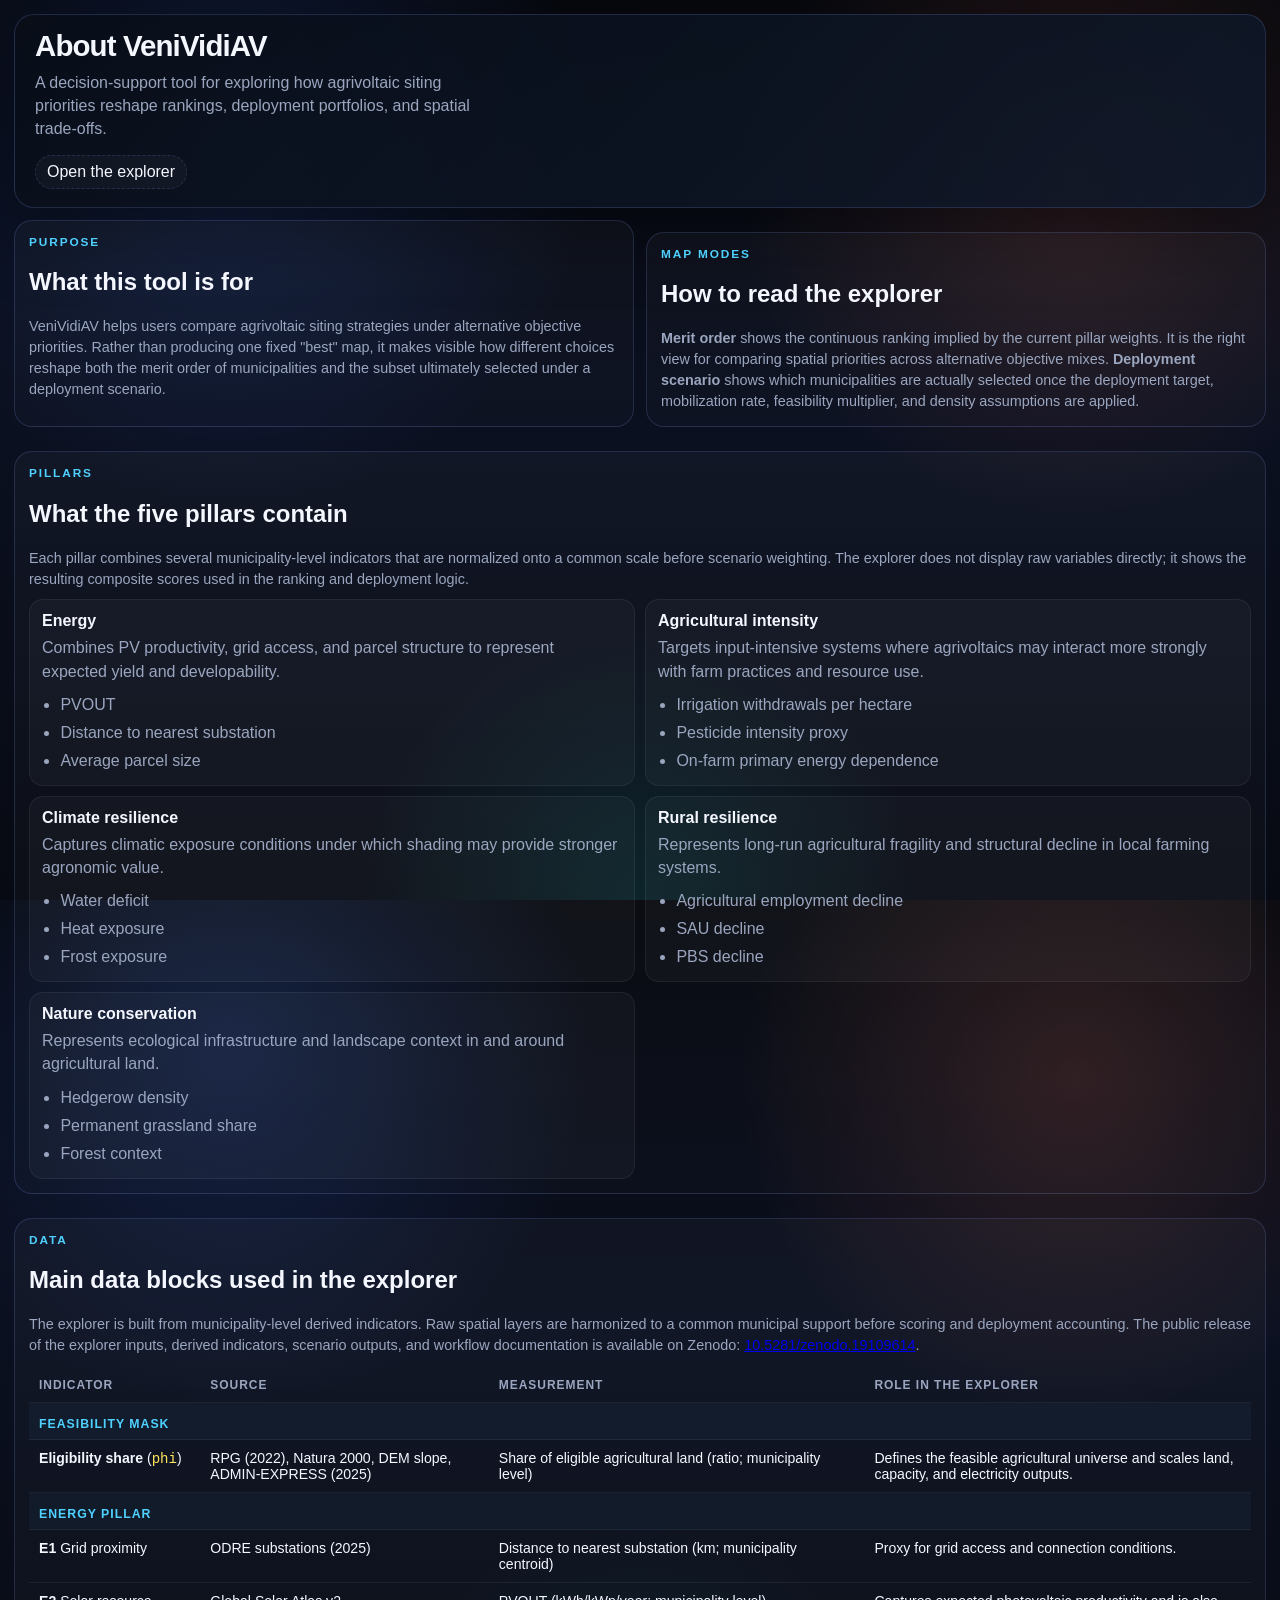
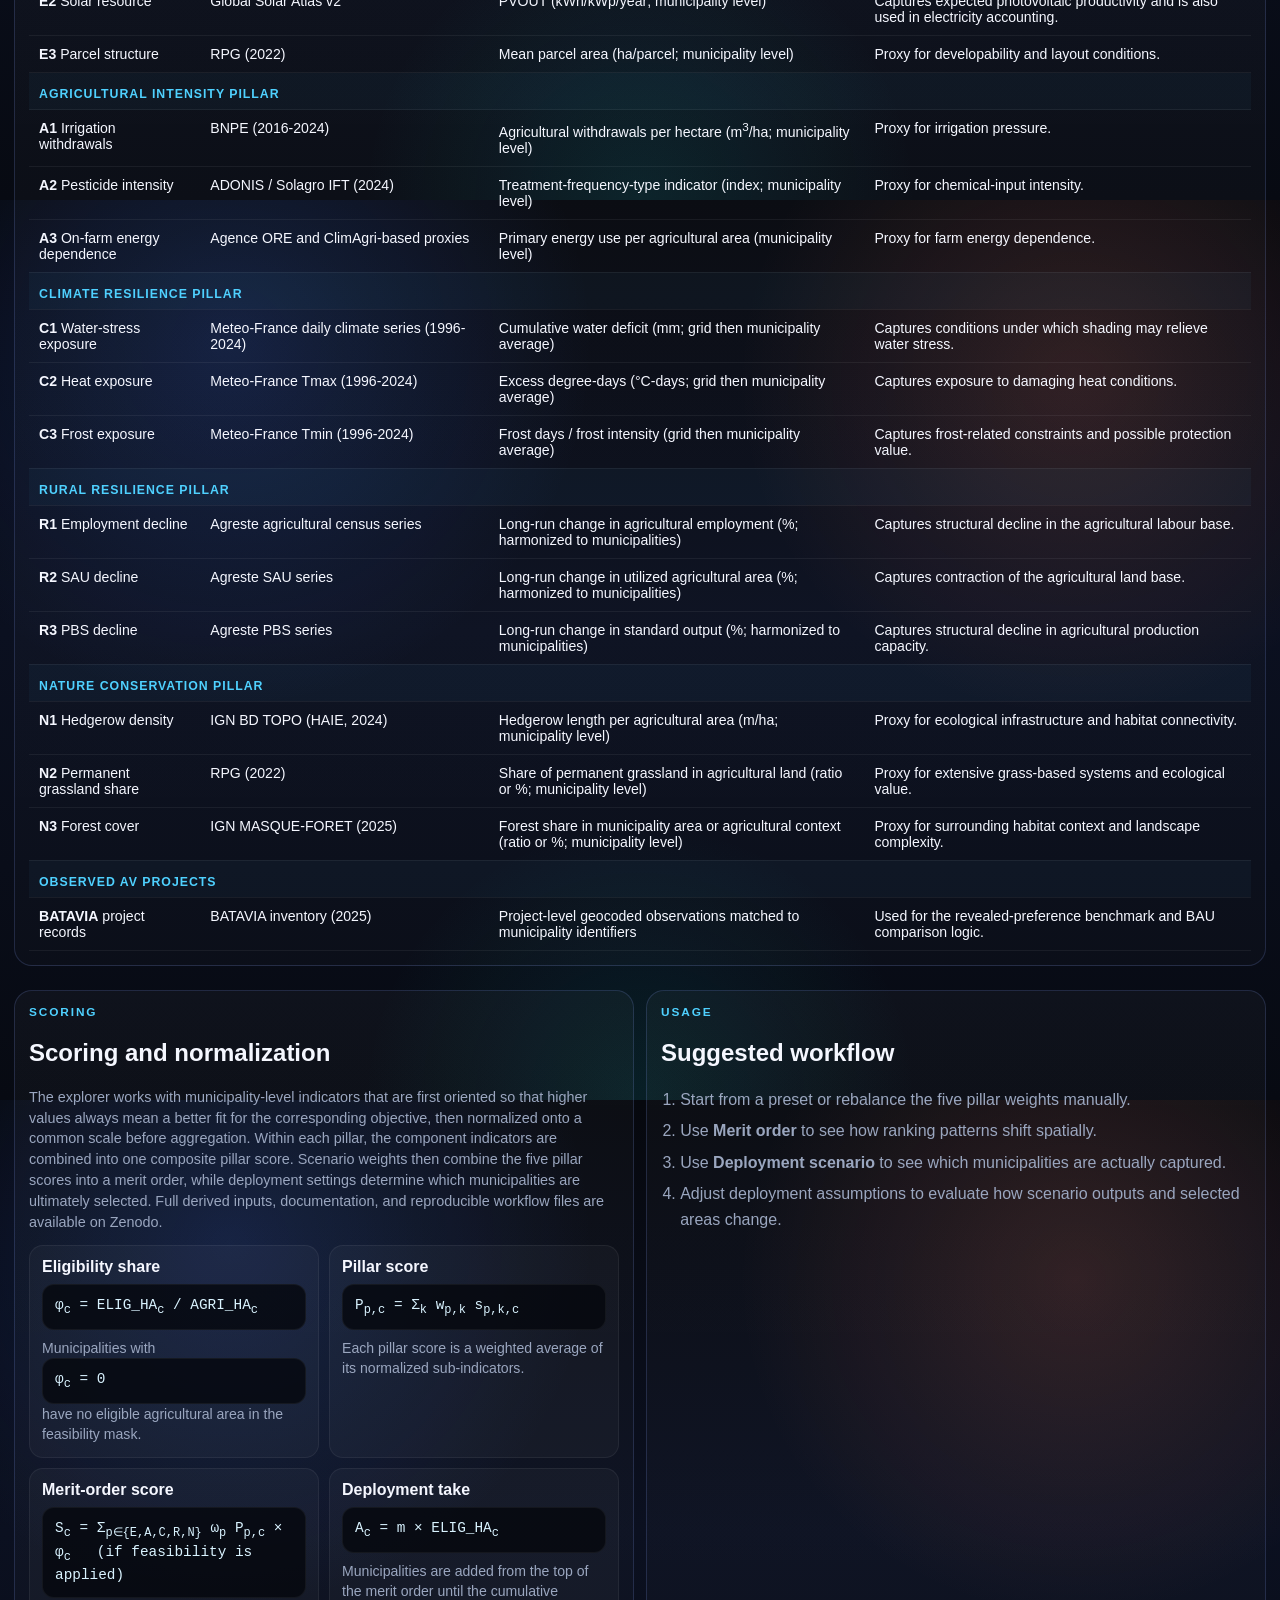
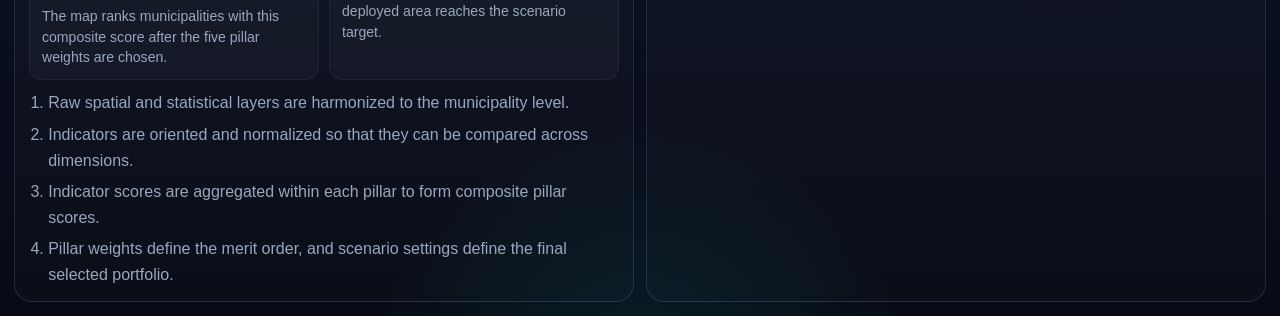
==== commit 833a6a19: "Refine mode copy and about equations" ====
--- a/about.html
+++ b/about.html
@@ -40,7 +40,8 @@
           <h2>How to read the explorer</h2>
           <p class="section-text">
             <strong>Merit order</strong> shows the continuous ranking implied by the current pillar weights.
-            <strong>Selection outcome</strong> shows which municipalities are actually selected once the deployment target,
+            It is the right view for comparing spatial priorities across alternative objective mixes.
+            <strong>Deployment scenario</strong> shows which municipalities are actually selected once the deployment target,
             mobilization rate, feasibility multiplier, and density assumptions are applied.
           </p>
         </section>
@@ -266,6 +267,45 @@
             five pillar scores into a merit order, while deployment settings determine which municipalities are ultimately
             selected. Full derived inputs, documentation, and reproducible workflow files are available on Zenodo.
           </p>
+          <div class="equation-stack">
+            <div class="equation-card">
+              <strong>Eligibility share</strong>
+              <code>
+                &phi;<sub>c</sub> = ELIG_HA<sub>c</sub> / AGRI_HA<sub>c</sub>
+              </code>
+              <p class="equation-note">
+                Municipalities with <code>&phi;<sub>c</sub> = 0</code> have no eligible agricultural area in the feasibility mask.
+              </p>
+            </div>
+            <div class="equation-card">
+              <strong>Pillar score</strong>
+              <code>
+                P<sub>p,c</sub> = &Sigma;<sub>k</sub> w<sub>p,k</sub> s<sub>p,k,c</sub>
+              </code>
+              <p class="equation-note">
+                Each pillar score is a weighted average of its normalized sub-indicators.
+              </p>
+            </div>
+            <div class="equation-card">
+              <strong>Merit-order score</strong>
+              <code>
+                S<sub>c</sub> = &Sigma;<sub>p&isin;{E,A,C,R,N}</sub> &omega;<sub>p</sub> P<sub>p,c</sub>
+                &times; &phi;<sub>c</sub> &nbsp; (if feasibility is applied)
+              </code>
+              <p class="equation-note">
+                The map ranks municipalities with this composite score after the five pillar weights are chosen.
+              </p>
+            </div>
+            <div class="equation-card">
+              <strong>Deployment take</strong>
+              <code>
+                A<sub>c</sub> = m &times; ELIG_HA<sub>c</sub>
+              </code>
+              <p class="equation-note">
+                Municipalities are added from the top of the merit order until the cumulative deployed area reaches the scenario target.
+              </p>
+            </div>
+          </div>
           <ol class="info-list">
             <li>Raw spatial and statistical layers are harmonized to the municipality level.</li>
             <li>Indicators are oriented and normalized so that they can be compared across dimensions.</li>
@@ -280,7 +320,7 @@
           <ol class="info-list">
             <li>Start from a preset or rebalance the five pillar weights manually.</li>
             <li>Use <strong>Merit order</strong> to see how ranking patterns shift spatially.</li>
-            <li>Use <strong>Selection outcome</strong> to see which municipalities are actually captured.</li>
+            <li>Use <strong>Deployment scenario</strong> to see which municipalities are actually captured.</li>
             <li>Adjust deployment assumptions to evaluate how scenario outputs and selected areas change.</li>
           </ol>
         </section>
--- a/style.css
+++ b/style.css
@@ -110,6 +110,13 @@
   color: var(--muted);
   font-size: 0.88rem;
 }
+.hero__mode-note {
+  margin: 10px 0 0;
+  max-width: 78ch;
+  color: var(--muted);
+  line-height: 1.5;
+  font-size: 0.92rem;
+}
 .layout {
   display: grid;
   grid-template-columns: 320px minmax(0, 1fr);
@@ -231,6 +238,15 @@
 }
 
 .control { margin-top: 12px; }
+.control-head {
+  display: flex;
+  justify-content: space-between;
+  gap: 12px;
+  align-items: center;
+  margin-bottom: 6px;
+  color: var(--muted);
+  font-size: 0.9rem;
+}
 .control label {
   display: flex;
   justify-content: space-between;
@@ -242,6 +258,48 @@
 .control input[type="range"] {
   width: 100%;
   accent-color: var(--accent);
+}
+.control-disclosure {
+  display: inline-flex;
+  align-items: center;
+  gap: 8px;
+  padding: 0;
+  border: 0;
+  background: transparent;
+  color: var(--ink);
+  font: inherit;
+  font-weight: 600;
+  cursor: pointer;
+}
+.control-disclosure__chevron {
+  color: var(--accent);
+  transition: transform .18s ease;
+}
+.control-disclosure[aria-expanded="true"] .control-disclosure__chevron {
+  transform: rotate(180deg);
+}
+.control--with-subpanel {
+  padding-bottom: 2px;
+}
+.subpillar-body {
+  margin-top: 10px;
+  padding: 11px 12px 12px;
+  border: 1px solid rgba(255,255,255,0.08);
+  border-radius: 14px;
+  background: rgba(255,255,255,0.025);
+}
+.subpillar-meta {
+  display: flex;
+  justify-content: space-between;
+  gap: 12px;
+  color: var(--muted);
+  font-size: 0.82rem;
+}
+.subpillar-text {
+  margin: 8px 0 0;
+  color: var(--muted);
+  font-size: 0.82rem;
+  line-height: 1.45;
 }
 .toggle-row {
   display: flex;
@@ -619,13 +677,47 @@
 .info-list li + li {
   margin-top: 6px;
 }
+.equation-stack {
+  display: grid;
+  grid-template-columns: repeat(2, minmax(0, 1fr));
+  gap: 10px;
+  margin-top: 12px;
+}
+.equation-card {
+  padding: 12px;
+  border-radius: 14px;
+  border: 1px solid rgba(255,255,255,0.06);
+  background: rgba(255,255,255,0.03);
+}
+.equation-card strong {
+  display: block;
+  margin-bottom: 8px;
+}
+.equation-card code {
+  display: block;
+  padding: 10px 12px;
+  border-radius: 12px;
+  border: 1px solid rgba(255,255,255,0.05);
+  background: rgba(5, 8, 14, 0.82);
+  color: #d9f3ff;
+  font-size: 0.9rem;
+  line-height: 1.5;
+  white-space: normal;
+}
+.equation-note {
+  margin: 8px 0 0;
+  color: var(--muted);
+  line-height: 1.45;
+  font-size: 0.88rem;
+}
 
 @media (max-width: 1160px) {
   .layout {
     grid-template-columns: 1fr;
   }
   .info-page,
-  .info-pillars {
+  .info-pillars,
+  .equation-stack {
     grid-template-columns: 1fr;
   }
   .map-wrap,
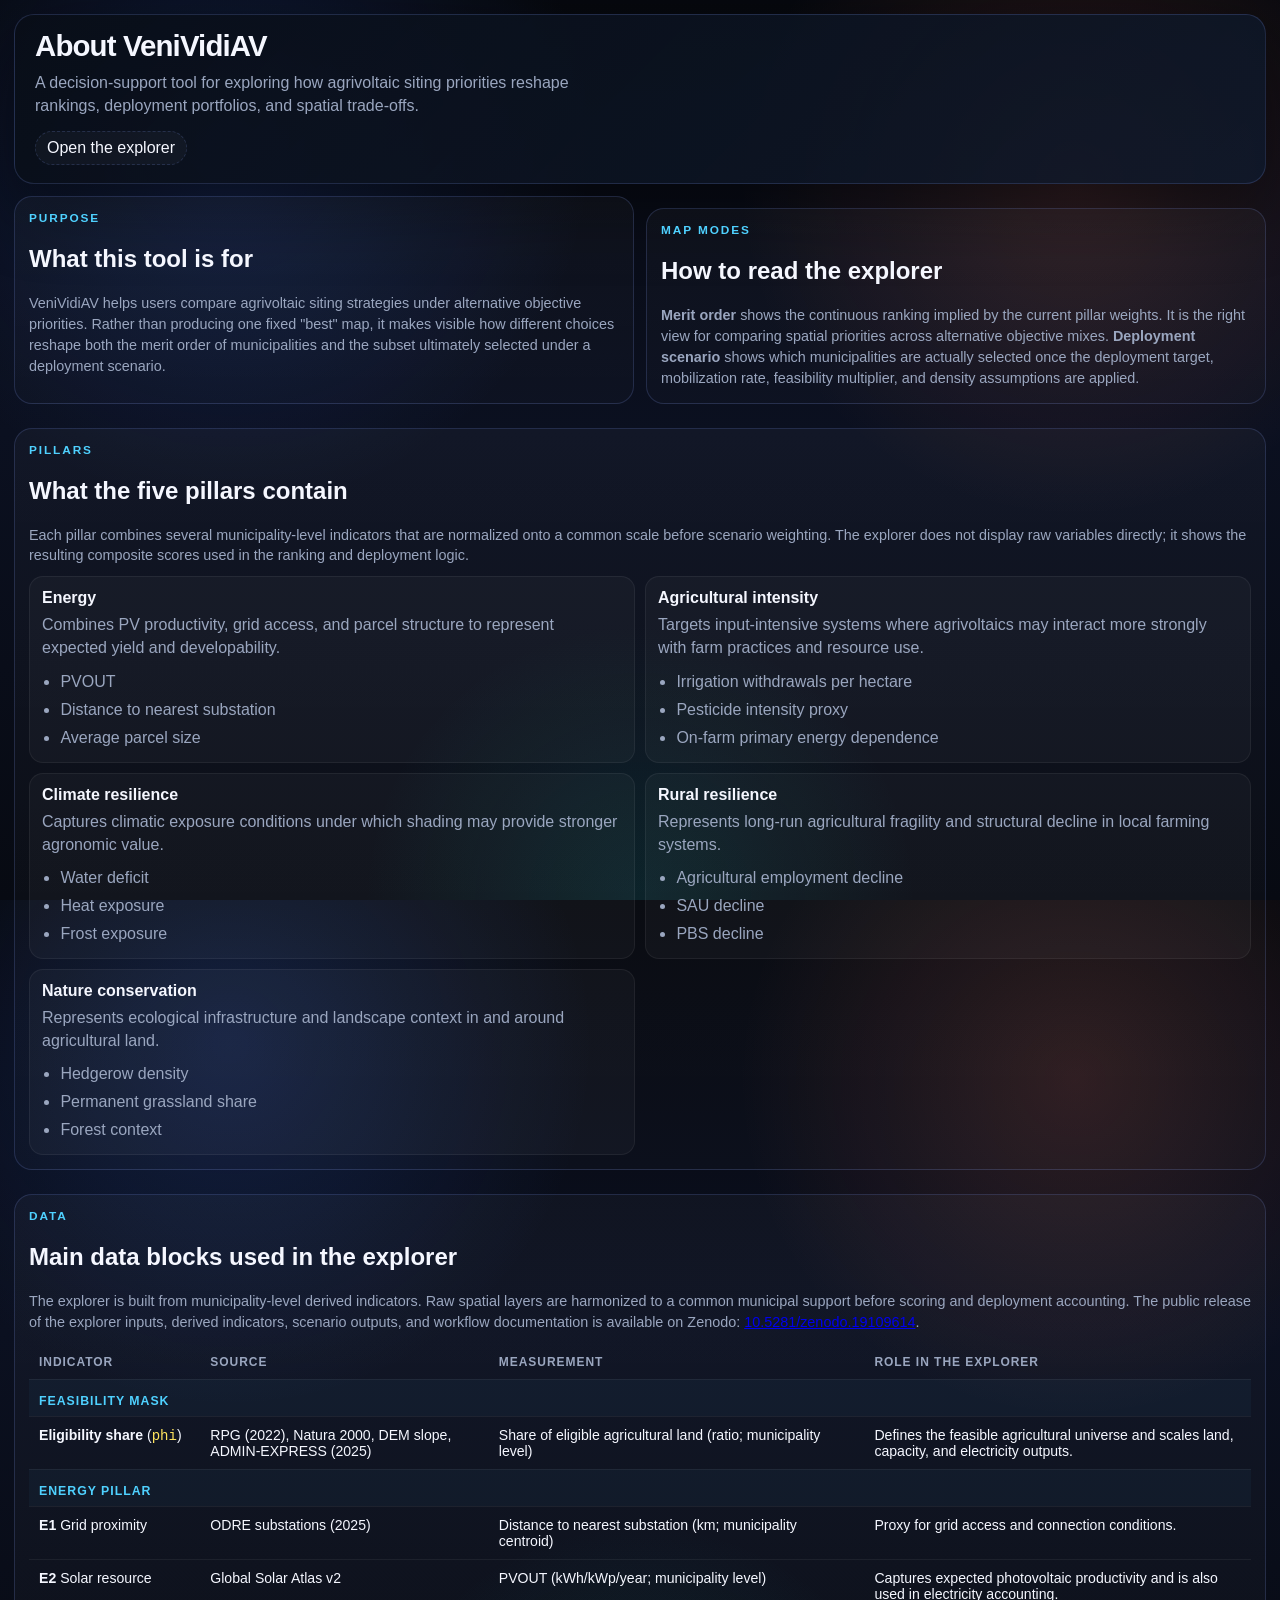
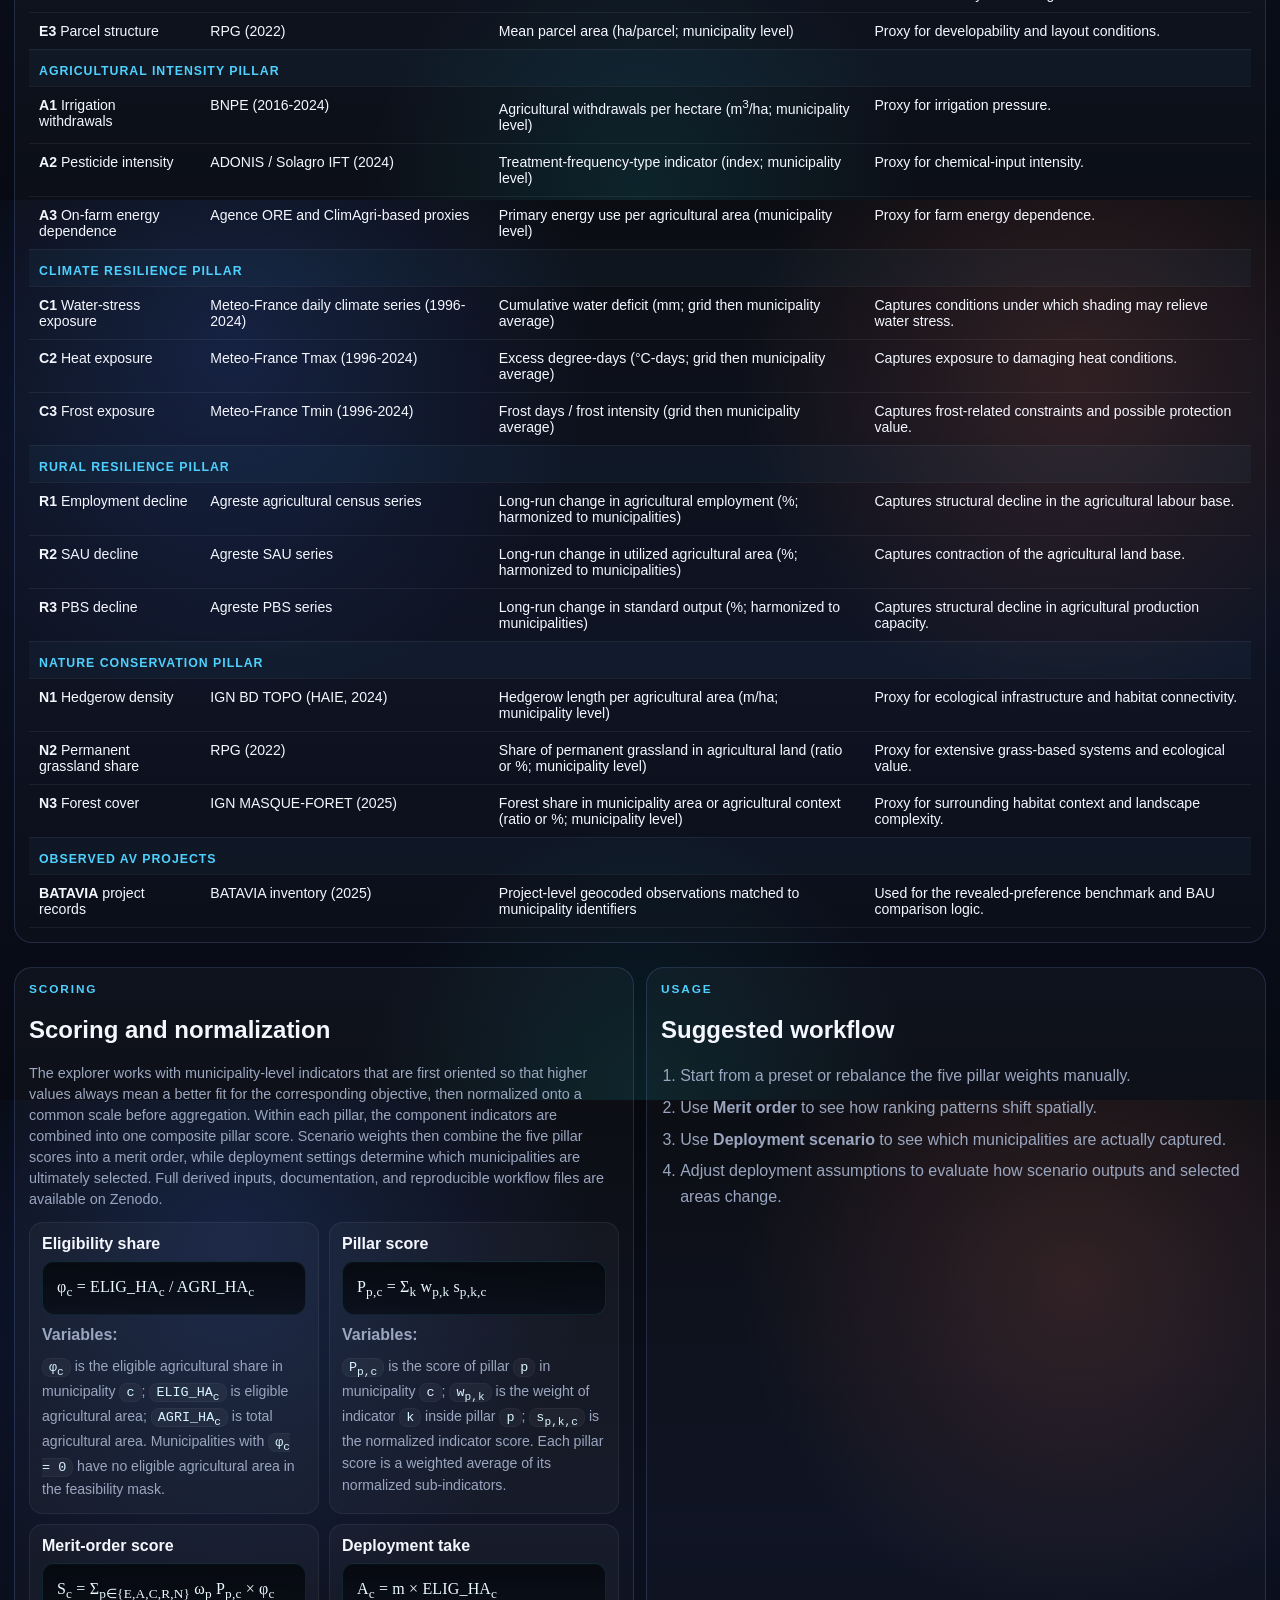
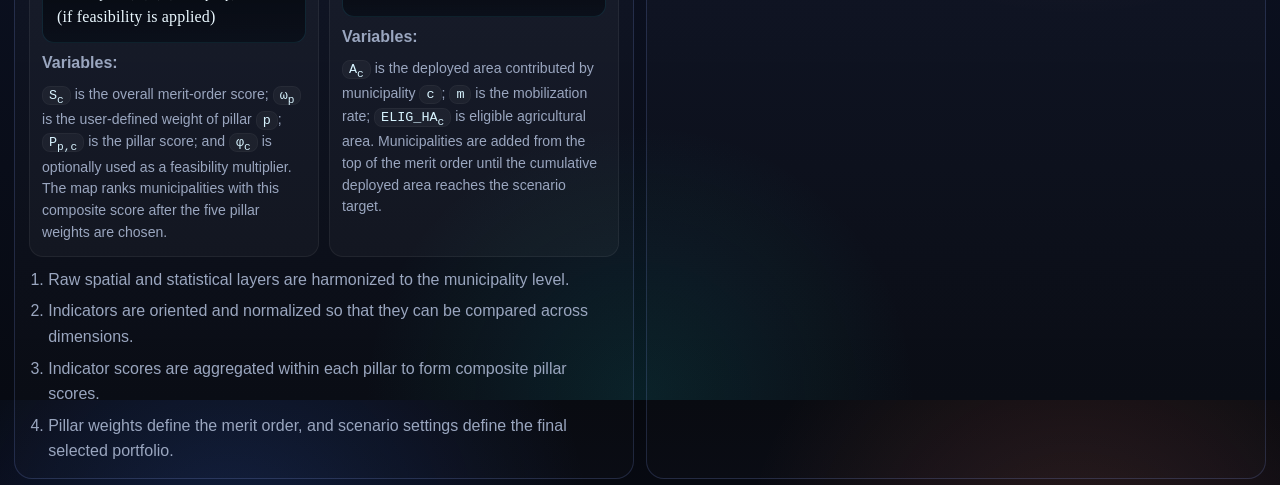
==== commit f1fff228: "Improve about equations readability" ====
--- a/about.html
+++ b/about.html
@@ -270,38 +270,48 @@
           <div class="equation-stack">
             <div class="equation-card">
               <strong>Eligibility share</strong>
-              <code>
+              <div class="equation-formula">
                 &phi;<sub>c</sub> = ELIG_HA<sub>c</sub> / AGRI_HA<sub>c</sub>
-              </code>
+              </div>
               <p class="equation-note">
+                <strong>Variables:</strong> <code>&phi;<sub>c</sub></code> is the eligible agricultural share in municipality <code>c</code>;
+                <code>ELIG_HA<sub>c</sub></code> is eligible agricultural area; <code>AGRI_HA<sub>c</sub></code> is total agricultural area.
                 Municipalities with <code>&phi;<sub>c</sub> = 0</code> have no eligible agricultural area in the feasibility mask.
               </p>
             </div>
             <div class="equation-card">
               <strong>Pillar score</strong>
-              <code>
+              <div class="equation-formula">
                 P<sub>p,c</sub> = &Sigma;<sub>k</sub> w<sub>p,k</sub> s<sub>p,k,c</sub>
-              </code>
+              </div>
               <p class="equation-note">
+                <strong>Variables:</strong> <code>P<sub>p,c</sub></code> is the score of pillar <code>p</code> in municipality <code>c</code>;
+                <code>w<sub>p,k</sub></code> is the weight of indicator <code>k</code> inside pillar <code>p</code>;
+                <code>s<sub>p,k,c</sub></code> is the normalized indicator score.
                 Each pillar score is a weighted average of its normalized sub-indicators.
               </p>
             </div>
             <div class="equation-card">
               <strong>Merit-order score</strong>
-              <code>
+              <div class="equation-formula">
                 S<sub>c</sub> = &Sigma;<sub>p&isin;{E,A,C,R,N}</sub> &omega;<sub>p</sub> P<sub>p,c</sub>
                 &times; &phi;<sub>c</sub> &nbsp; (if feasibility is applied)
-              </code>
+              </div>
               <p class="equation-note">
+                <strong>Variables:</strong> <code>S<sub>c</sub></code> is the overall merit-order score;
+                <code>&omega;<sub>p</sub></code> is the user-defined weight of pillar <code>p</code>;
+                <code>P<sub>p,c</sub></code> is the pillar score; and <code>&phi;<sub>c</sub></code> is optionally used as a feasibility multiplier.
                 The map ranks municipalities with this composite score after the five pillar weights are chosen.
               </p>
             </div>
             <div class="equation-card">
               <strong>Deployment take</strong>
-              <code>
+              <div class="equation-formula">
                 A<sub>c</sub> = m &times; ELIG_HA<sub>c</sub>
-              </code>
+              </div>
               <p class="equation-note">
+                <strong>Variables:</strong> <code>A<sub>c</sub></code> is the deployed area contributed by municipality <code>c</code>;
+                <code>m</code> is the mobilization rate; <code>ELIG_HA<sub>c</sub></code> is eligible agricultural area.
                 Municipalities are added from the top of the merit order until the cumulative deployed area reaches the scenario target.
               </p>
             </div>
--- a/style.css
+++ b/style.css
@@ -55,7 +55,7 @@
   box-shadow: var(--shadow);
 }
 
-.hero__copy { max-width: 920px; }
+.hero__copy { max-width: 980px; }
 .section-kicker {
   margin: 0 0 8px;
   color: var(--accent);
@@ -77,7 +77,7 @@
 }
 .hero__lede {
   margin: 10px 0 0;
-  max-width: 52ch;
+  max-width: 62ch;
   color: var(--muted);
   line-height: 1.45;
 }
@@ -112,7 +112,7 @@
 }
 .hero__mode-note {
   margin: 10px 0 0;
-  max-width: 78ch;
+  max-width: 72ch;
   color: var(--muted);
   line-height: 1.5;
   font-size: 0.92rem;
@@ -396,25 +396,30 @@
 }
 .view-switch {
   display: inline-flex;
-  gap: 8px;
-  flex-wrap: wrap;
+  gap: 4px;
+  flex-wrap: nowrap;
+  padding: 4px;
+  border-radius: 999px;
+  border: 1px solid var(--line);
+  background: rgba(255,255,255,0.03);
+  box-shadow: inset 0 0 0 1px rgba(255,255,255,0.02);
 }
 .view-switch button {
   appearance: none;
-  border: 1px solid var(--line);
-  background: rgba(255,255,255,0.03);
-  color: var(--ink);
-  border-radius: 999px;
-  padding: 7px 11px;
+  border: 0;
+  background: transparent;
+  color: var(--muted);
+  border-radius: 999px;
+  padding: 8px 14px;
   cursor: pointer;
-  transition: transform .16s ease, border-color .16s ease, background .16s ease, box-shadow .16s ease;
+  transition: transform .16s ease, color .16s ease, background .16s ease, box-shadow .16s ease;
 }
 .view-switch button:hover,
 .view-switch button.active {
   transform: translateY(-1px);
-  border-color: rgba(79, 209, 255, 0.75);
+  color: var(--ink);
   background: linear-gradient(135deg, rgba(79, 209, 255, 0.18), rgba(255, 122, 89, 0.12));
-  box-shadow: 0 0 0 1px rgba(79, 209, 255, 0.18) inset;
+  box-shadow: 0 0 0 1px rgba(79, 209, 255, 0.18) inset, 0 8px 18px rgba(0, 0, 0, 0.18);
 }
 .hidden {
   display: none !important;
@@ -692,23 +697,35 @@
 .equation-card strong {
   display: block;
   margin-bottom: 8px;
-}
-.equation-card code {
-  display: block;
-  padding: 10px 12px;
+  font-size: 1rem;
+}
+.equation-formula {
+  display: block;
+  padding: 12px 14px;
   border-radius: 12px;
-  border: 1px solid rgba(255,255,255,0.05);
-  background: rgba(5, 8, 14, 0.82);
-  color: #d9f3ff;
-  font-size: 0.9rem;
-  line-height: 1.5;
+  border: 1px solid rgba(79, 209, 255, 0.12);
+  background: linear-gradient(180deg, rgba(5, 8, 14, 0.92), rgba(9, 14, 24, 0.84));
+  color: #eaf8ff;
+  font-size: 1rem;
+  line-height: 1.6;
   white-space: normal;
+  letter-spacing: 0.01em;
+  font-family: "Cambria Math", "Times New Roman", serif;
+  box-shadow: inset 0 1px 0 rgba(255,255,255,0.02);
 }
 .equation-note {
   margin: 8px 0 0;
   color: var(--muted);
-  line-height: 1.45;
+  line-height: 1.55;
   font-size: 0.88rem;
+}
+.equation-note code {
+  color: #d8f4ff;
+  background: rgba(255,255,255,0.04);
+  border: 1px solid rgba(255,255,255,0.04);
+  border-radius: 8px;
+  padding: 1px 6px;
+  font-size: 0.84rem;
 }
 
 @media (max-width: 1160px) {
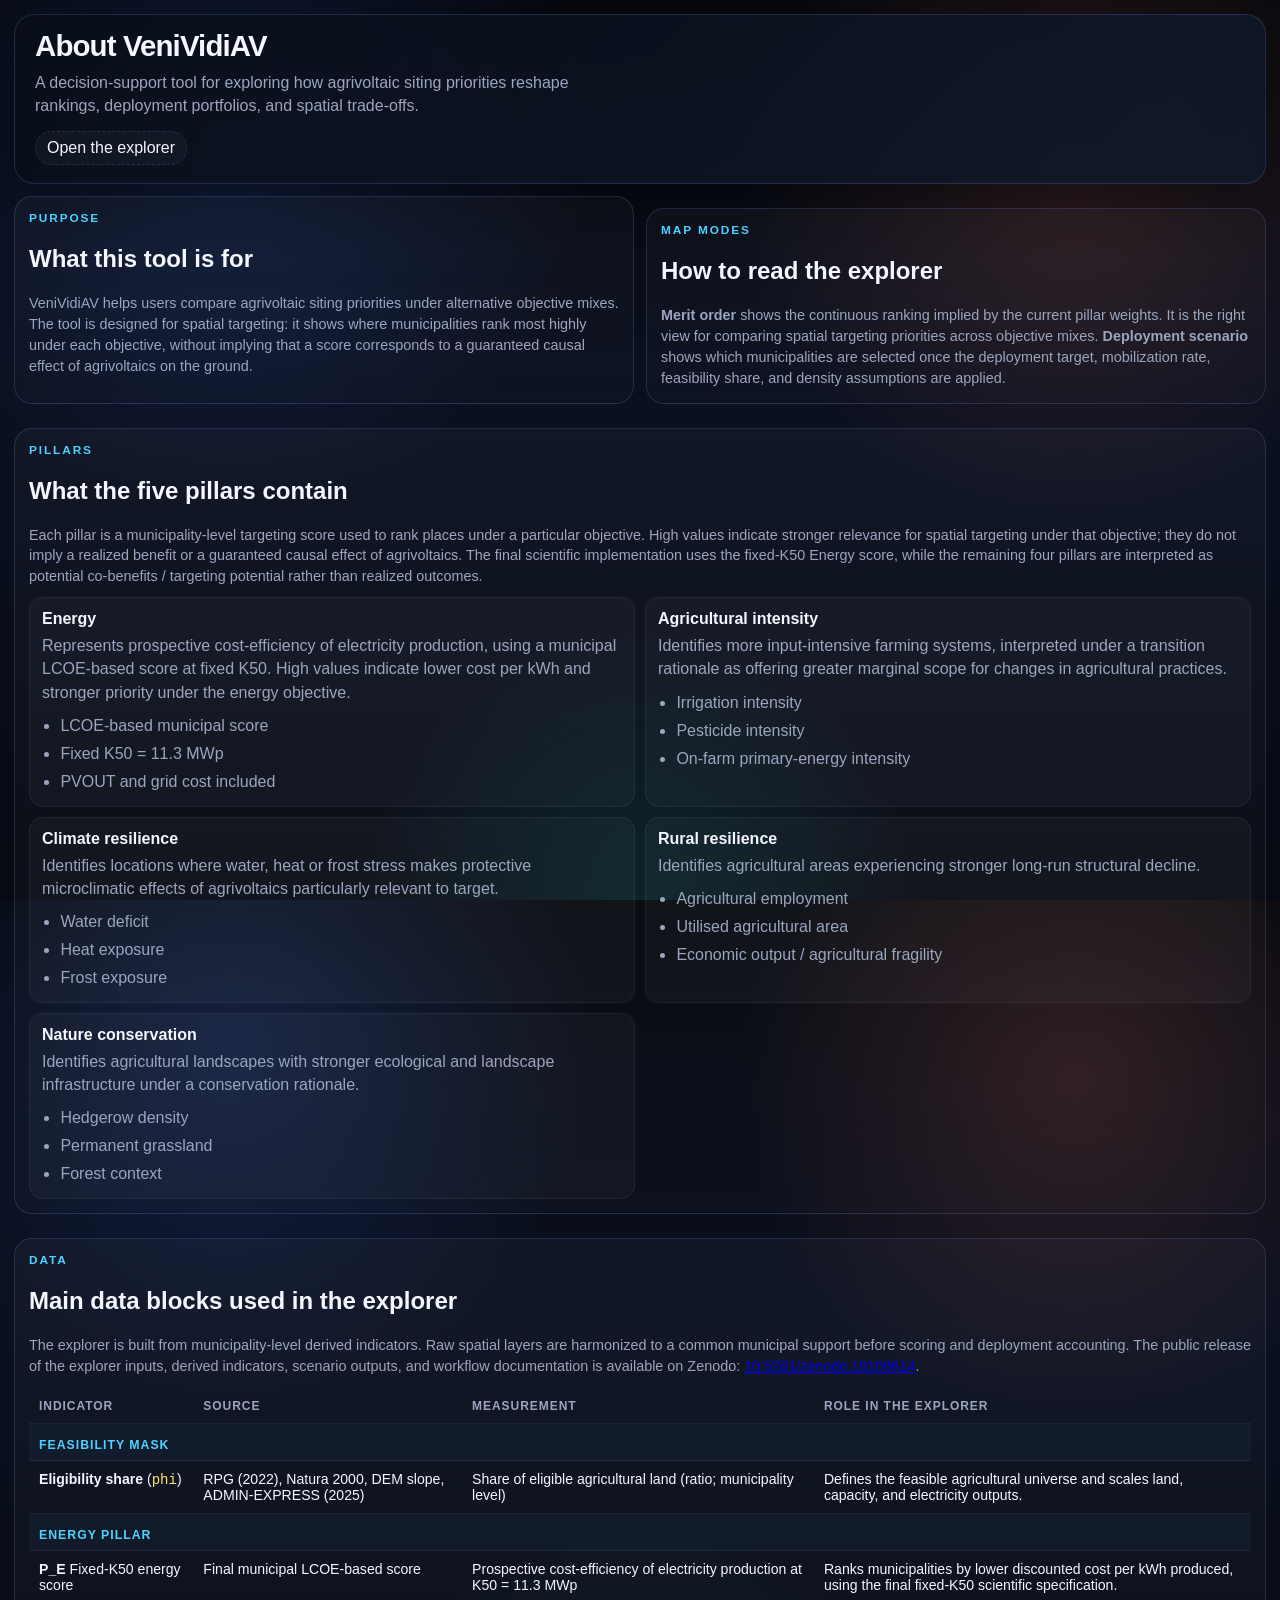
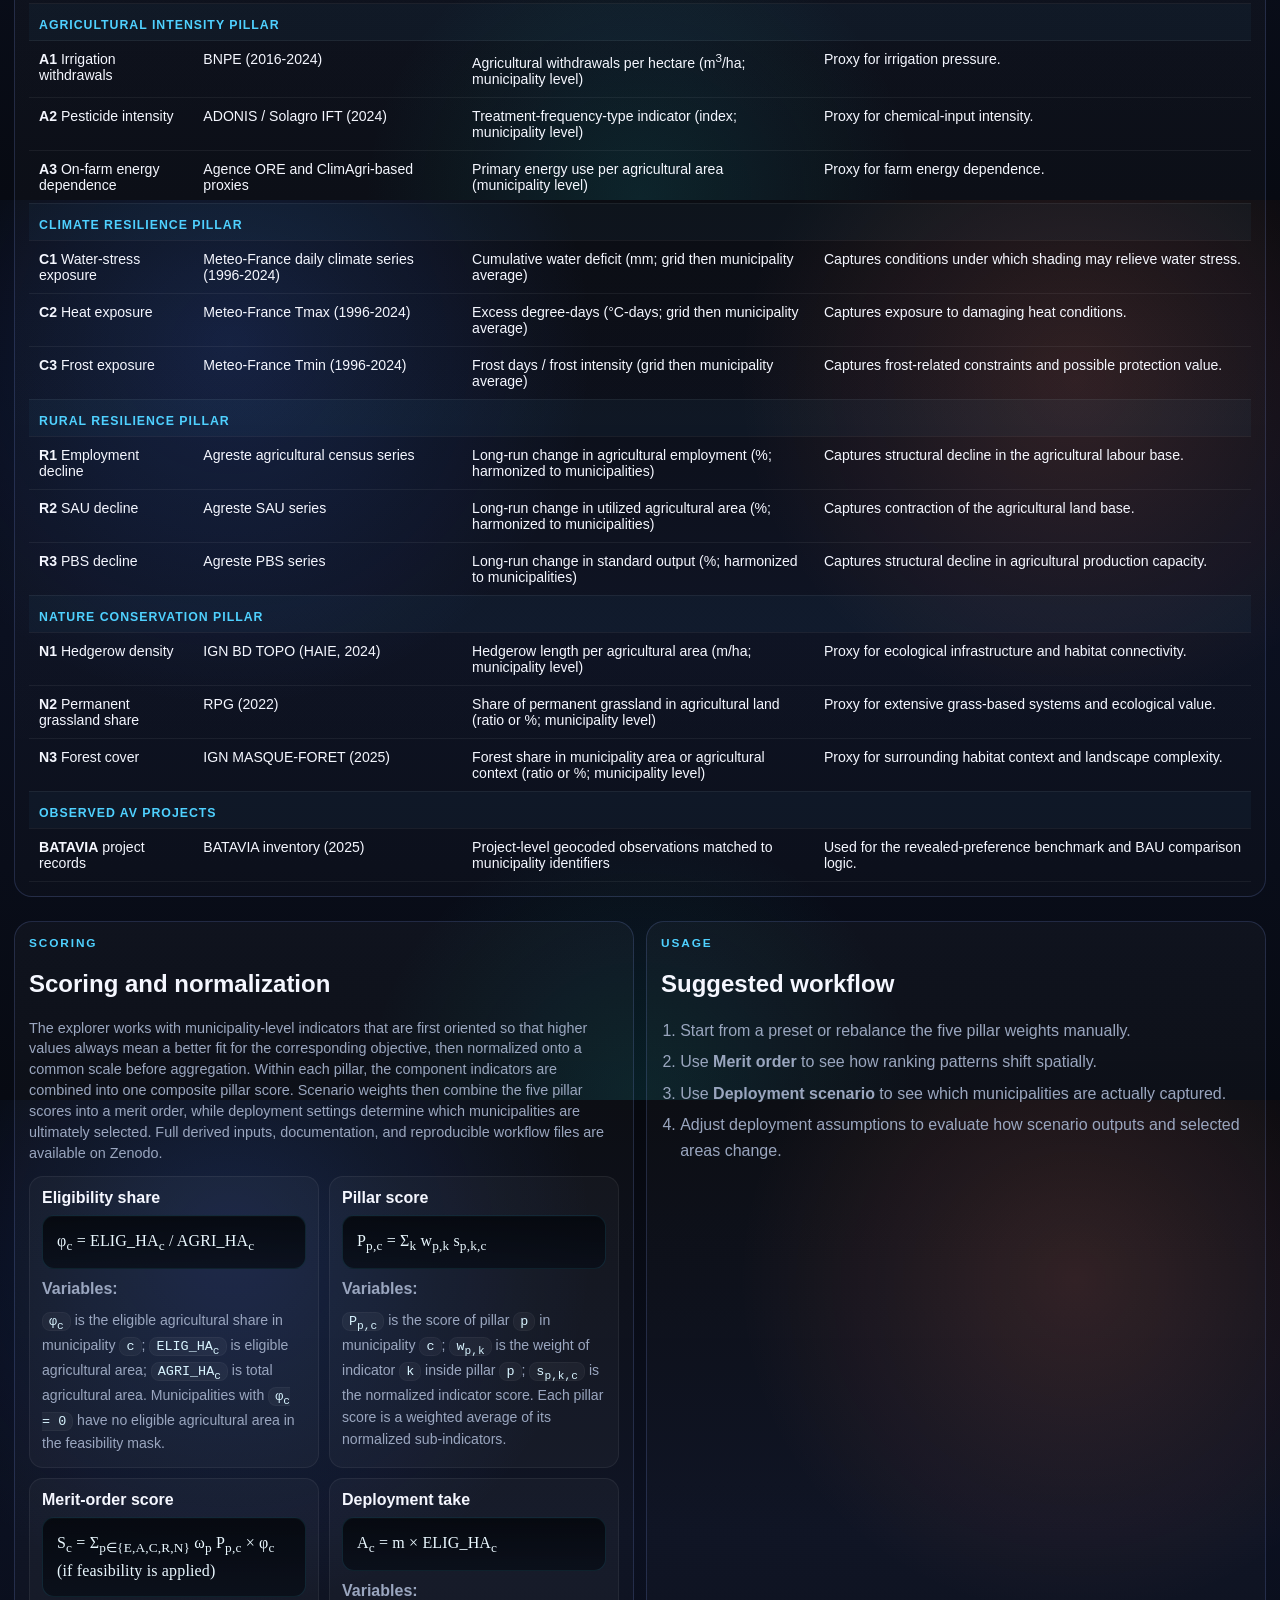
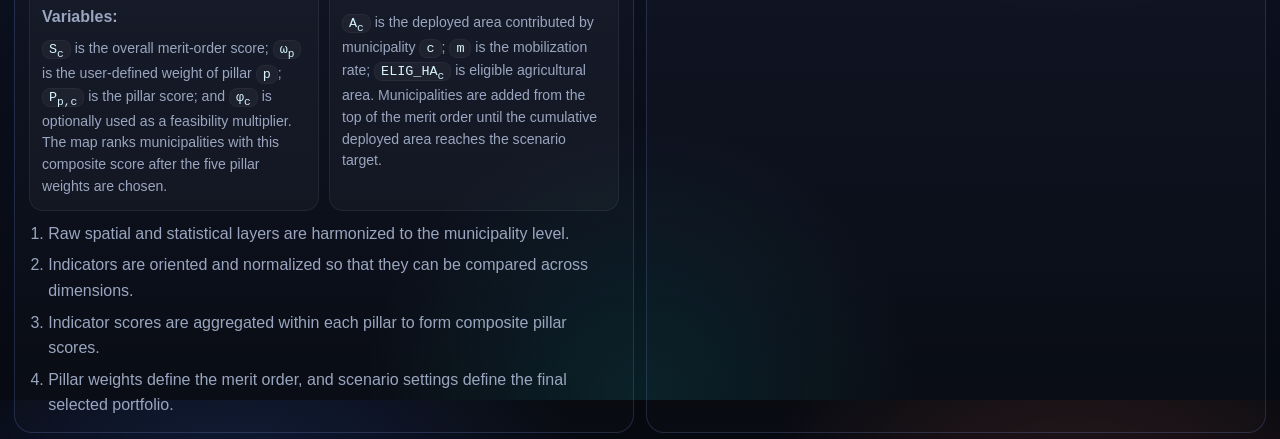
==== commit 219184f0: "Align web app with final fixed-K50 scientific specification Co-authored-by: Copilot <223556219+Copil" ====
--- a/about.html
+++ b/about.html
@@ -29,9 +29,9 @@
           <p class="section-kicker">Purpose</p>
           <h2>What this tool is for</h2>
           <p class="section-text">
-            VeniVidiAV helps users compare agrivoltaic siting strategies under alternative objective priorities.
-            Rather than producing one fixed "best" map, it makes visible how different choices reshape both the
-            merit order of municipalities and the subset ultimately selected under a deployment scenario.
+            VeniVidiAV helps users compare agrivoltaic siting priorities under alternative objective mixes.
+            The tool is designed for spatial targeting: it shows where municipalities rank most highly under each objective,
+            without implying that a score corresponds to a guaranteed causal effect of agrivoltaics on the ground.
           </p>
         </section>
 
@@ -40,9 +40,9 @@
           <h2>How to read the explorer</h2>
           <p class="section-text">
             <strong>Merit order</strong> shows the continuous ranking implied by the current pillar weights.
-            It is the right view for comparing spatial priorities across alternative objective mixes.
-            <strong>Deployment scenario</strong> shows which municipalities are actually selected once the deployment target,
-            mobilization rate, feasibility multiplier, and density assumptions are applied.
+            It is the right view for comparing spatial targeting priorities across objective mixes.
+            <strong>Deployment scenario</strong> shows which municipalities are selected once the deployment target,
+            mobilization rate, feasibility share, and density assumptions are applied.
           </p>
         </section>
 
@@ -50,32 +50,34 @@
           <p class="section-kicker">Pillars</p>
           <h2>What the five pillars contain</h2>
           <p class="section-text">
-            Each pillar combines several municipality-level indicators that are normalized onto a common scale before
-            scenario weighting. The explorer does not display raw variables directly; it shows the resulting composite
-            scores used in the ranking and deployment logic.
+            Each pillar is a municipality-level targeting score used to rank places under a particular objective.
+            High values indicate stronger relevance for spatial targeting under that objective; they do not imply a
+            realized benefit or a guaranteed causal effect of agrivoltaics. The final scientific implementation uses the
+            fixed-K50 Energy score, while the remaining four pillars are interpreted as potential co-benefits / targeting
+            potential rather than realized outcomes.
           </p>
           <div class="info-pillars">
             <div class="info-pillar">
               <strong>Energy</strong>
-              <span>Combines PV productivity, grid access, and parcel structure to represent expected yield and developability.</span>
-              <ul class="info-sublist">
-                <li>PVOUT</li>
-                <li>Distance to nearest substation</li>
-                <li>Average parcel size</li>
+              <span>Represents prospective cost-efficiency of electricity production, using a municipal LCOE-based score at fixed K50. High values indicate lower cost per kWh and stronger priority under the energy objective.</span>
+              <ul class="info-sublist">
+                <li>LCOE-based municipal score</li>
+                <li>Fixed K50 = 11.3 MWp</li>
+                <li>PVOUT and grid cost included</li>
               </ul>
             </div>
             <div class="info-pillar">
               <strong>Agricultural intensity</strong>
-              <span>Targets input-intensive systems where agrivoltaics may interact more strongly with farm practices and resource use.</span>
-              <ul class="info-sublist">
-                <li>Irrigation withdrawals per hectare</li>
-                <li>Pesticide intensity proxy</li>
-                <li>On-farm primary energy dependence</li>
+              <span>Identifies more input-intensive farming systems, interpreted under a transition rationale as offering greater marginal scope for changes in agricultural practices.</span>
+              <ul class="info-sublist">
+                <li>Irrigation intensity</li>
+                <li>Pesticide intensity</li>
+                <li>On-farm primary-energy intensity</li>
               </ul>
             </div>
             <div class="info-pillar">
               <strong>Climate resilience</strong>
-              <span>Captures climatic exposure conditions under which shading may provide stronger agronomic value.</span>
+              <span>Identifies locations where water, heat or frost stress makes protective microclimatic effects of agrivoltaics particularly relevant to target.</span>
               <ul class="info-sublist">
                 <li>Water deficit</li>
                 <li>Heat exposure</li>
@@ -84,19 +86,19 @@
             </div>
             <div class="info-pillar">
               <strong>Rural resilience</strong>
-              <span>Represents long-run agricultural fragility and structural decline in local farming systems.</span>
-              <ul class="info-sublist">
-                <li>Agricultural employment decline</li>
-                <li>SAU decline</li>
-                <li>PBS decline</li>
+              <span>Identifies agricultural areas experiencing stronger long-run structural decline.</span>
+              <ul class="info-sublist">
+                <li>Agricultural employment</li>
+                <li>Utilised agricultural area</li>
+                <li>Economic output / agricultural fragility</li>
               </ul>
             </div>
             <div class="info-pillar">
               <strong>Nature conservation</strong>
-              <span>Represents ecological infrastructure and landscape context in and around agricultural land.</span>
+              <span>Identifies agricultural landscapes with stronger ecological and landscape infrastructure under a conservation rationale.</span>
               <ul class="info-sublist">
                 <li>Hedgerow density</li>
-                <li>Permanent grassland share</li>
+                <li>Permanent grassland</li>
                 <li>Forest context</li>
               </ul>
             </div>
@@ -137,22 +139,10 @@
                   <td colspan="4">Energy pillar</td>
                 </tr>
                 <tr>
-                  <td><strong>E1</strong> Grid proximity</td>
-                  <td>ODRE substations (2025)</td>
-                  <td>Distance to nearest substation (km; municipality centroid)</td>
-                  <td>Proxy for grid access and connection conditions.</td>
-                </tr>
-                <tr>
-                  <td><strong>E2</strong> Solar resource</td>
-                  <td>Global Solar Atlas v2</td>
-                  <td>PVOUT (kWh/kWp/year; municipality level)</td>
-                  <td>Captures expected photovoltaic productivity and is also used in electricity accounting.</td>
-                </tr>
-                <tr>
-                  <td><strong>E3</strong> Parcel structure</td>
-                  <td>RPG (2022)</td>
-                  <td>Mean parcel area (ha/parcel; municipality level)</td>
-                  <td>Proxy for developability and layout conditions.</td>
+                  <td><strong>P_E</strong> Fixed-K50 energy score</td>
+                  <td>Final municipal LCOE-based score</td>
+                  <td>Prospective cost-efficiency of electricity production at K50 = 11.3 MWp</td>
+                  <td>Ranks municipalities by lower discounted cost per kWh produced, using the final fixed-K50 scientific specification.</td>
                 </tr>
 
                 <tr class="info-table__group">
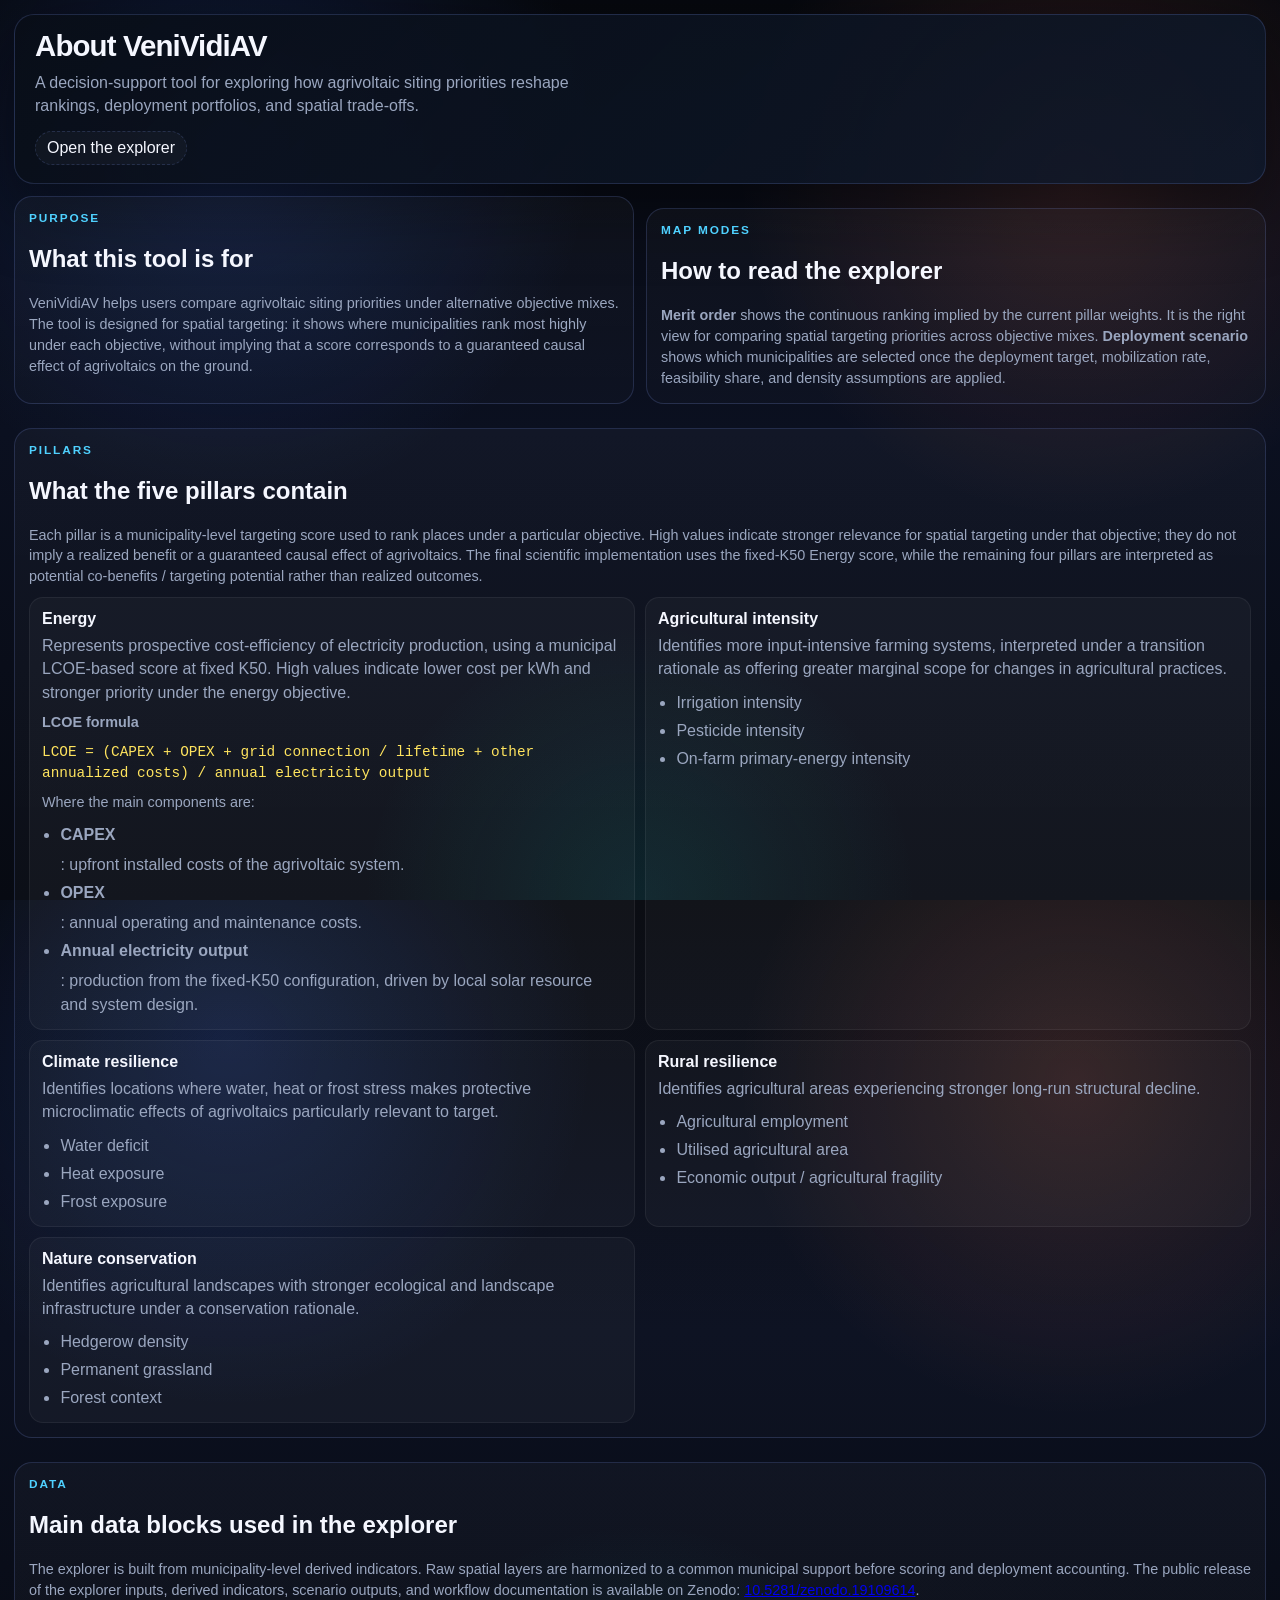
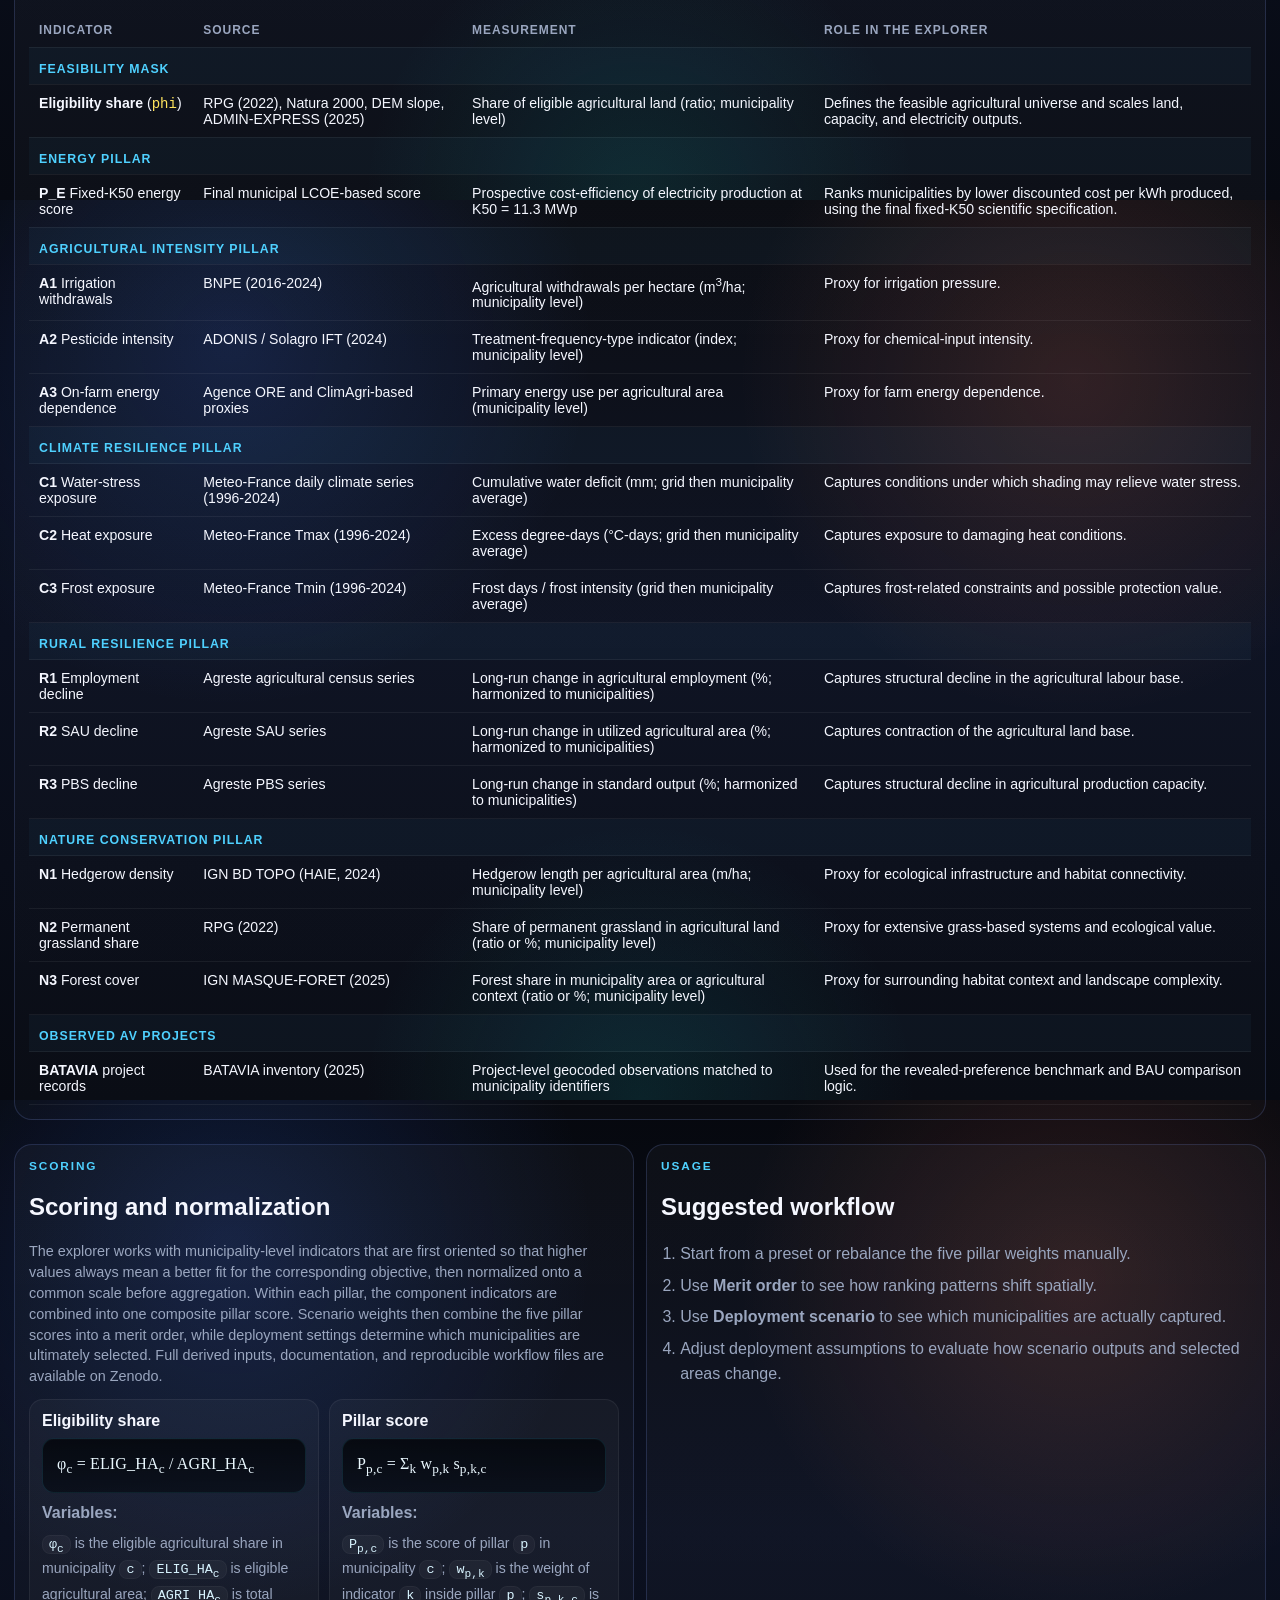
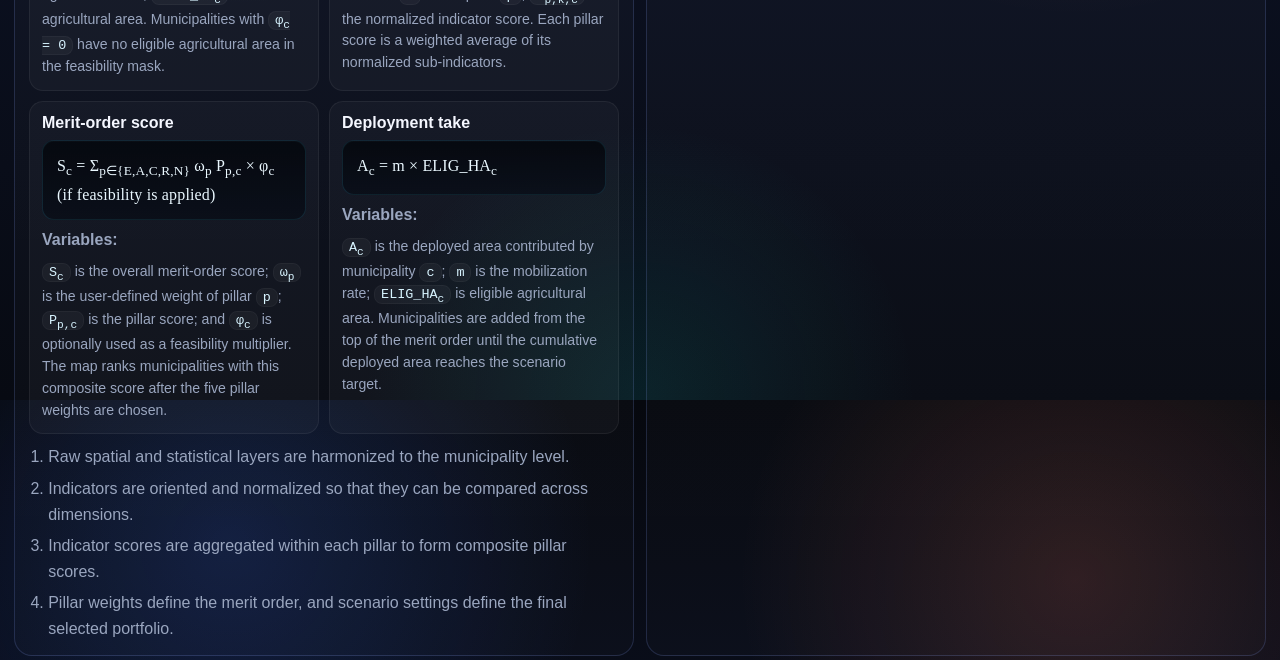
==== commit f029a41d: "Fix Energy LCOE wording and remove stale internal-mix text Co-authored-by: Copilot <223556219+Copilo" ====
--- a/about.html
+++ b/about.html
@@ -60,10 +60,13 @@
             <div class="info-pillar">
               <strong>Energy</strong>
               <span>Represents prospective cost-efficiency of electricity production, using a municipal LCOE-based score at fixed K50. High values indicate lower cost per kWh and stronger priority under the energy objective.</span>
-              <ul class="info-sublist">
-                <li>LCOE-based municipal score</li>
-                <li>Fixed K50 = 11.3 MWp</li>
-                <li>PVOUT and grid cost included</li>
+              <p class="section-text"><strong>LCOE formula</strong></p>
+              <p class="section-text"><code>LCOE = (CAPEX + OPEX + grid connection / lifetime + other annualized costs) / annual electricity output</code></p>
+              <p class="section-text">Where the main components are:</p>
+              <ul class="info-sublist">
+                <li><strong>CAPEX</strong>: upfront installed costs of the agrivoltaic system.</li>
+                <li><strong>OPEX</strong>: annual operating and maintenance costs.</li>
+                <li><strong>Annual electricity output</strong>: production from the fixed-K50 configuration, driven by local solar resource and system design.</li>
               </ul>
             </div>
             <div class="info-pillar">
